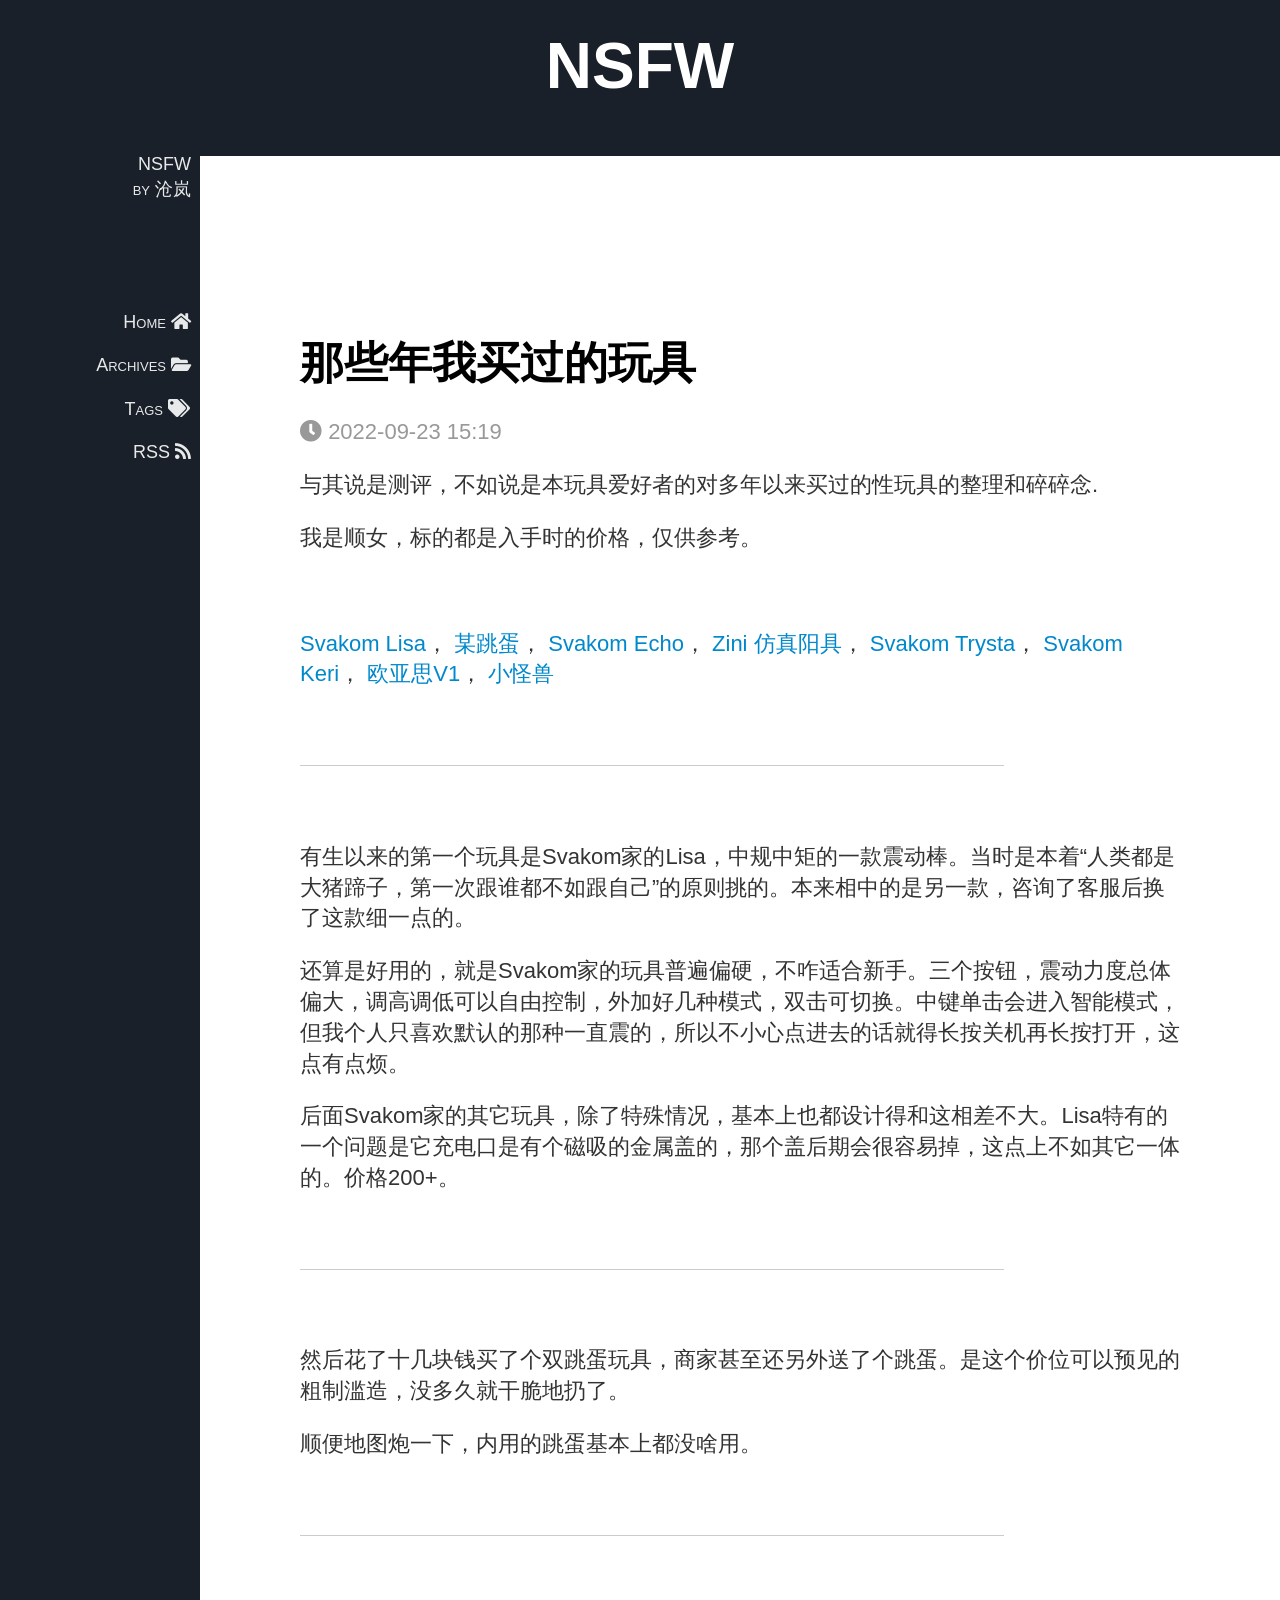
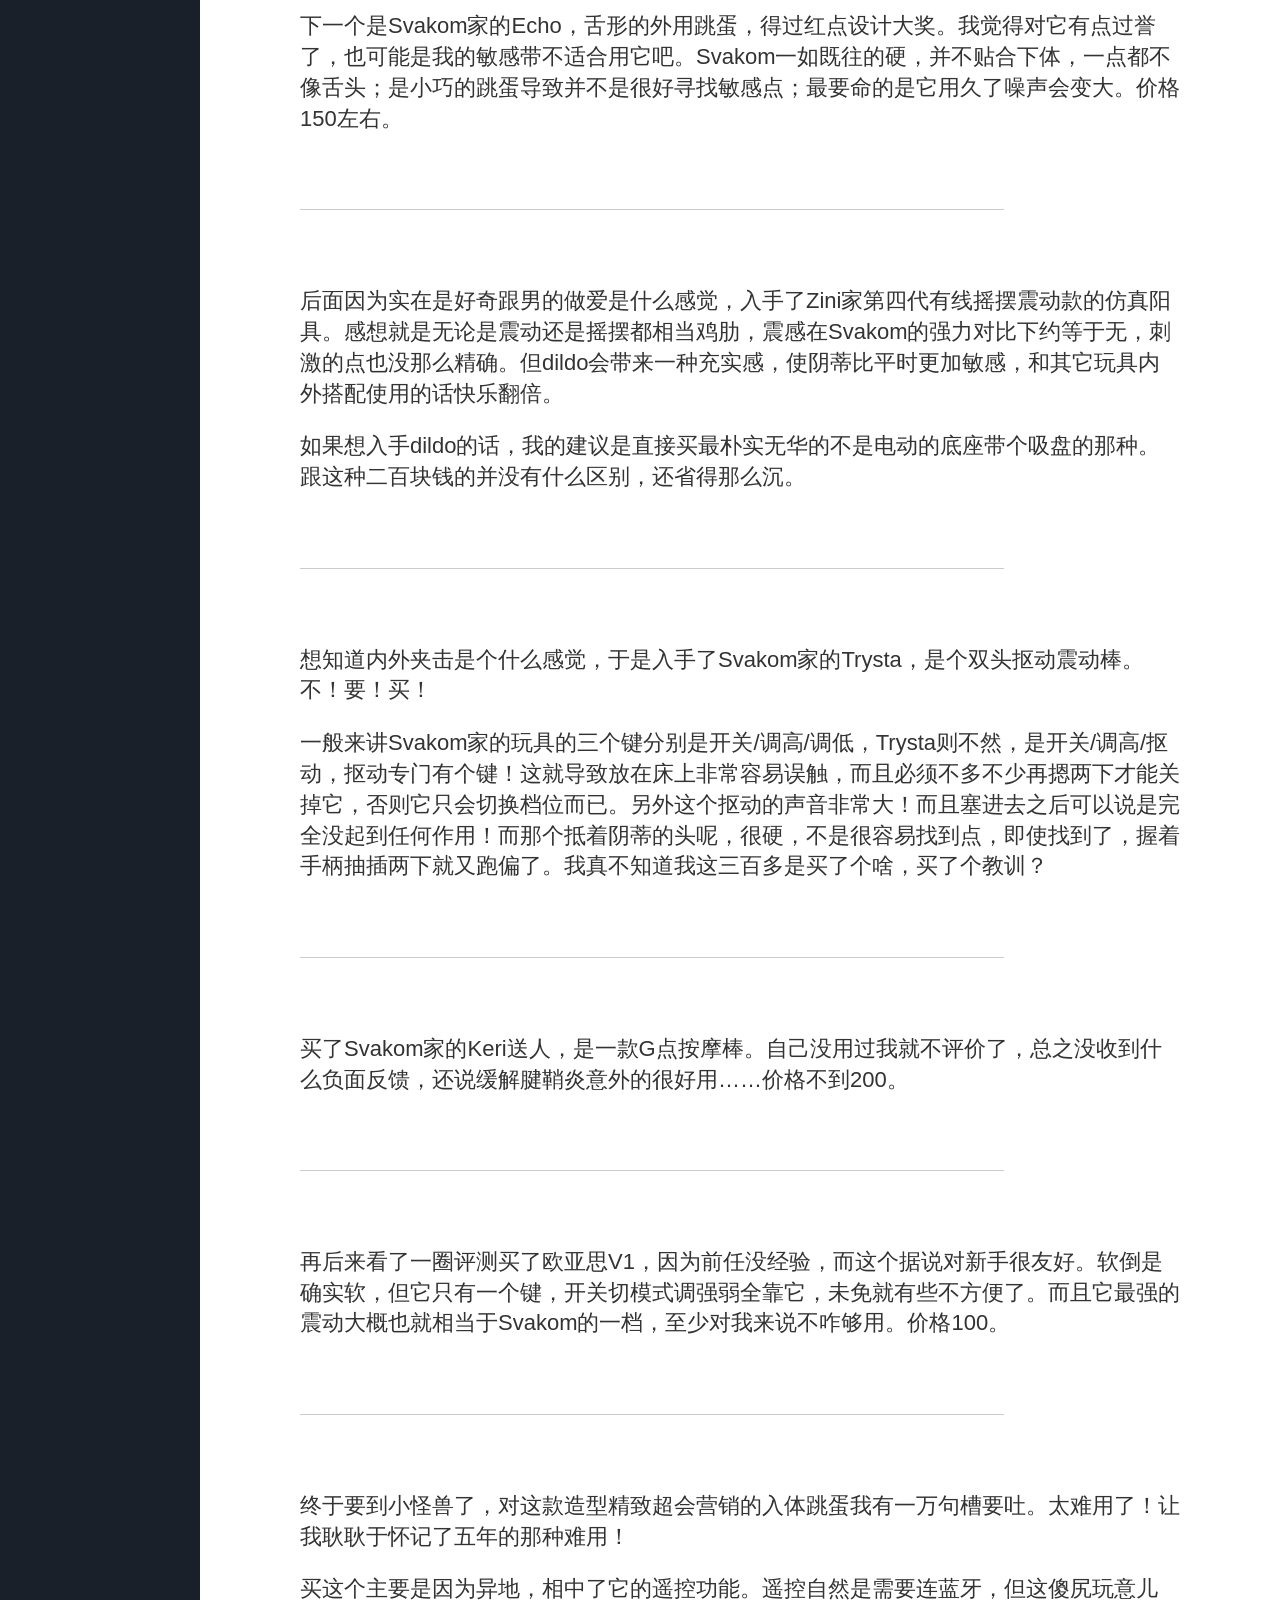
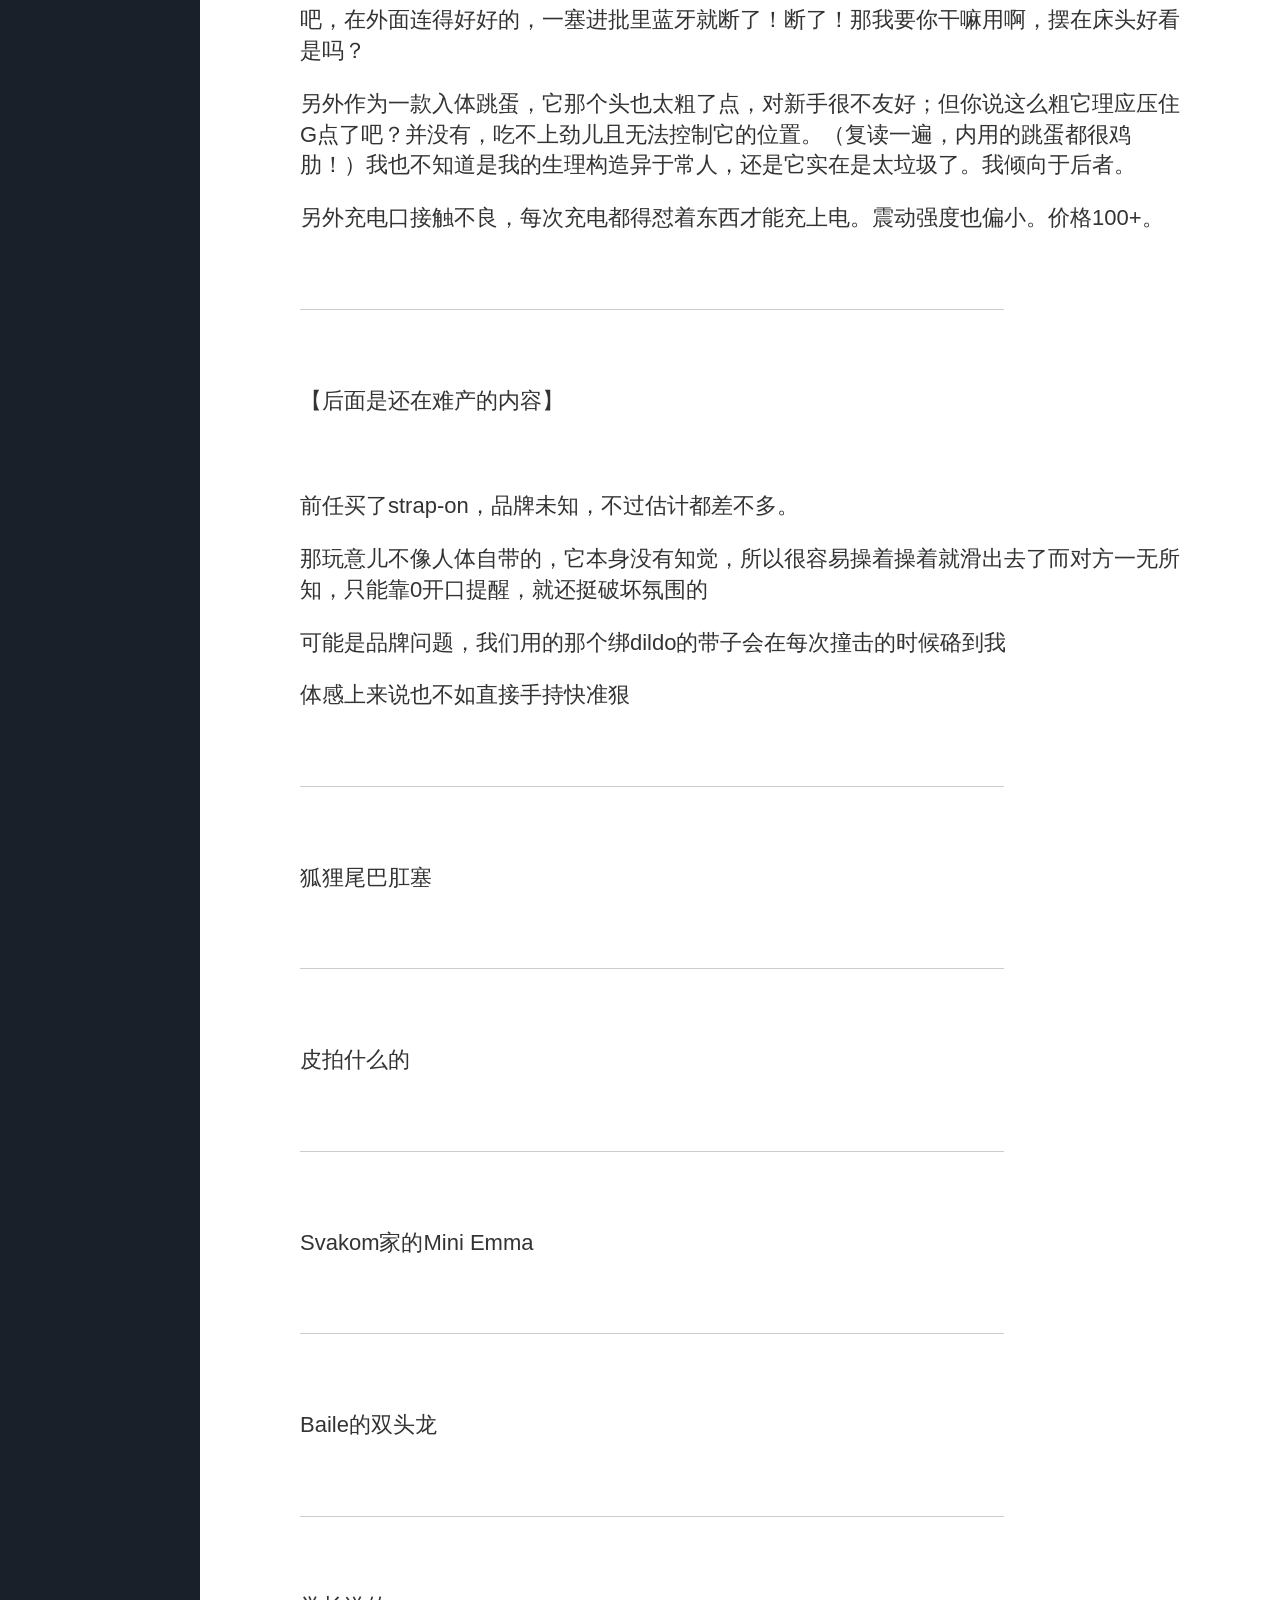
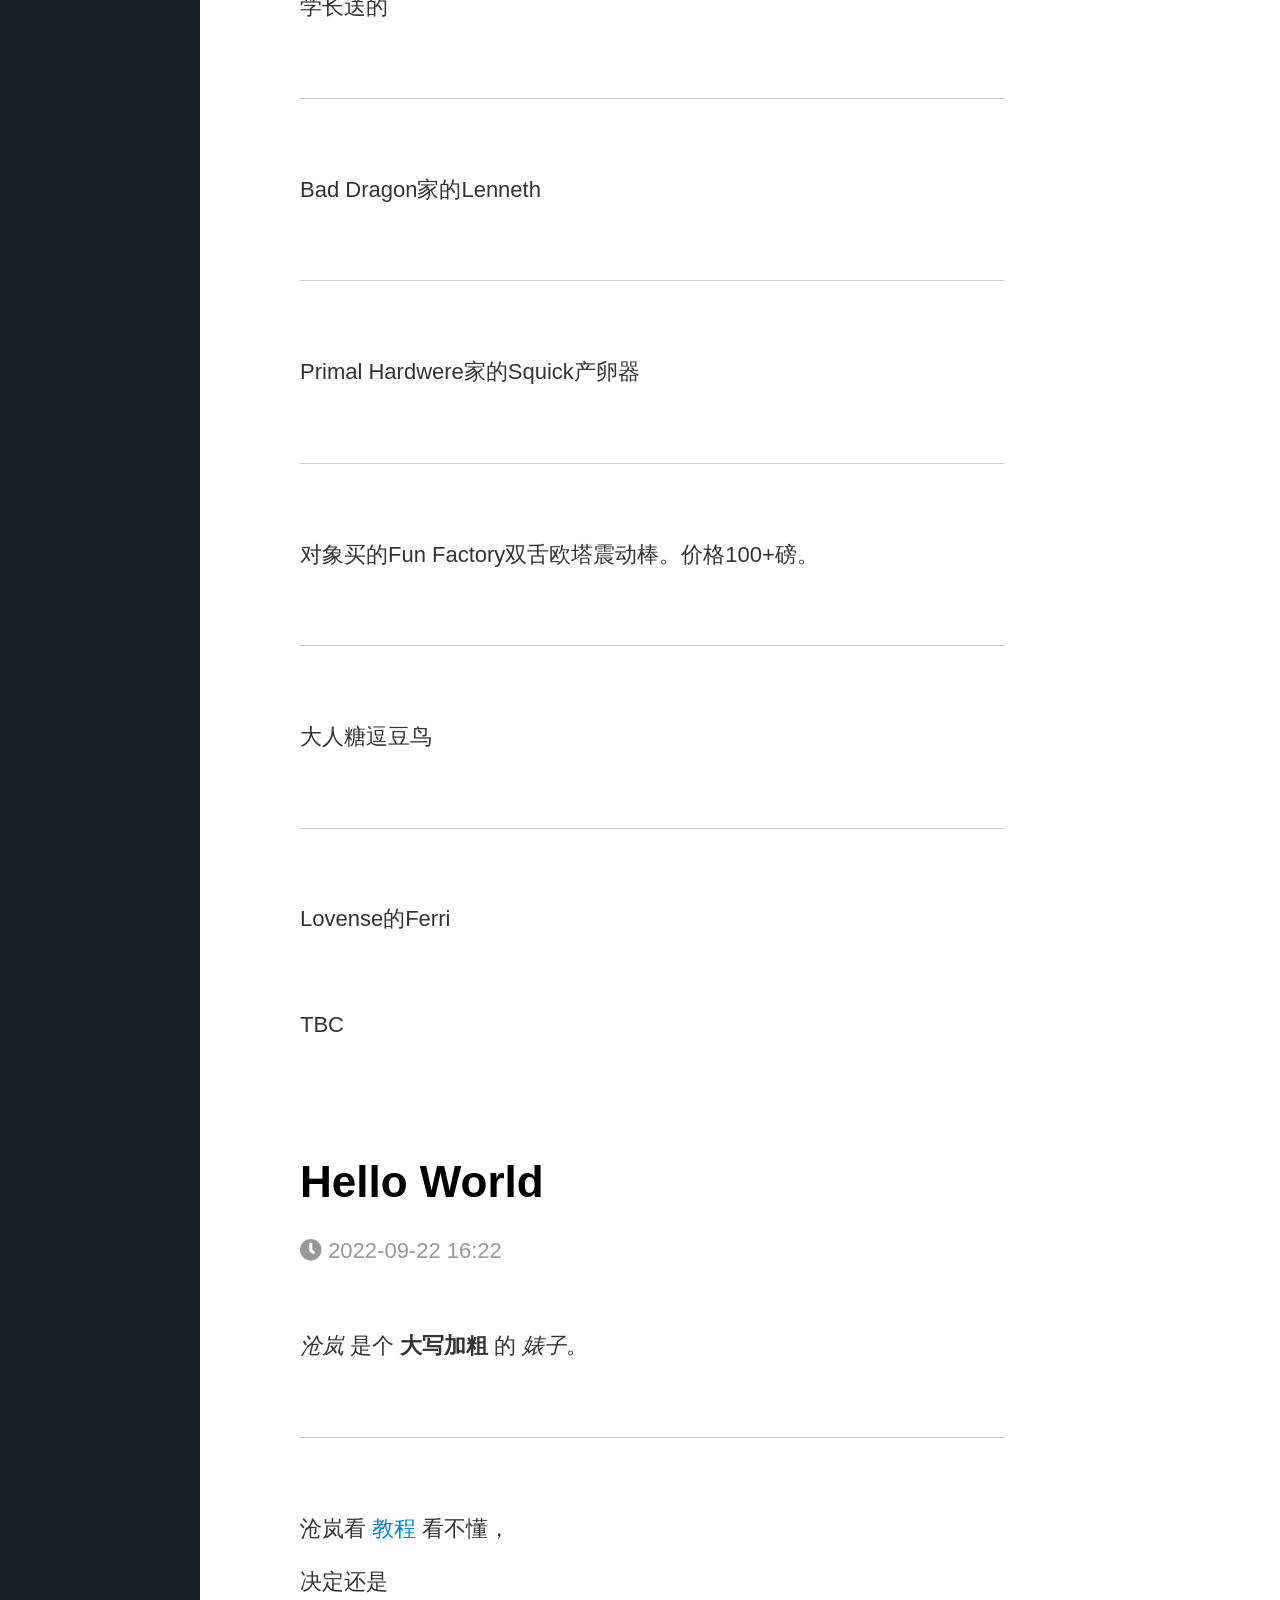
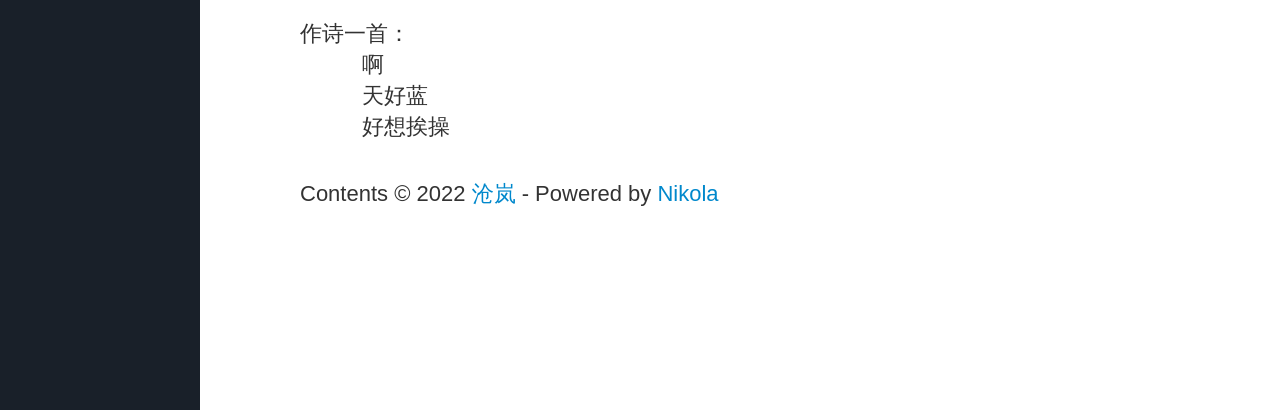
==== index.html @ c9b7d15f "Nikola auto commit. Source commit: e0ef221cdb1bacb1394faced7e11afdacd306755 Nikola version: 8.2.3" ====
<!DOCTYPE html>
<html prefix="
        og: http://ogp.me/ns# article: http://ogp.me/ns/article#
    " vocab="http://ogp.me/ns" lang="zh_cn">
<head>
<meta charset="utf-8">
<meta name="description" content="小婊子的淫乱窝">
<meta name="viewport" content="width=device-width, initial-scale=1.0">
<title>NSFW</title>
<link href="https://fonts.googleapis.com/css?family=Bitter:400,400i,700" rel="stylesheet" type="text/css">
<link rel="stylesheet" href="https://use.fontawesome.com/releases/v5.0.13/css/all.css" integrity="sha384-DNOHZ68U8hZfKXOrtjWvjxusGo9WQnrNx2sqG0tfsghAvtVlRW3tvkXWZh58N9jp" crossorigin="anonymous">
<link href="assets/css/all-nocdn.css" rel="stylesheet" type="text/css">
<meta name="theme-color" content="#5670d4">
<meta name="generator" content="Nikola (getnikola.com)">
<link rel="alternate" type="application/rss+xml" title="RSS" hreflang="zh_cn" href="rss.xml">
<link rel="canonical" href="https://barbela.github.io/">
<!--[if lt IE 9]><script src="assets/js/html5shiv-printshiv.min.js"></script><![endif]--><link rel="prefetch" href="posts/sex-toys/" type="text/html">
</head>
<body>

	<a href="#page-content" class="sr-only sr-only-focusable">
		跳到主内容
	</a>

	

    <section id="header"><a href=".">
			<div class="logo">
					<div id="nologoimage">
						NSFW
					</div>
    		</div>
			</a>
    </section><section id="socialNav"><!-- Navigation Menu - on top on small screens, down the left on larger --><div class="navlinks">
			<a href=".">
				<div id="titleauth">
    					NSFW<br> by 沧岚
				</div>
			</a>

            <!-- Navigation links (hidden by default) -->
			<div id="navmenuitems">
				            <a href="#" title="Home">
                <span class="menuitemtext">Home</span>
                <span class="menuitemicon"><i class="fa fa-home"></i></span>
            </a>
            <a href="archive.html" title="Archives">
                <span class="menuitemtext">Archives</span>
                <span class="menuitemicon"><i class="fa fa-folder-open"></i></span>
            </a>
            <a href="categories/index.html" title="Tags">
                <span class="menuitemtext">Tags</span>
                <span class="menuitemicon"><i class="fa fa-tags"></i></span>
            </a>
            <a href="rss.xml" title="RSS">
                <span class="menuitemtext">RSS</span>
                <span class="menuitemicon"><i class="fa fa-rss"></i></span>
            </a>
    
    

			</div>

            <!-- "Hamburger menu" / "Bar icon" to toggle the navigation links -->
			<a href="javascript:void(0);" id="hamburger" class="icon" onclick="toggleNav()">
				<i class="fa fa-bars">
				</i>
			</a>
		</div>

	</section><section class="page-content"><div class="content" rel="main">
    
    
<div class="postindex">
    <article class="h-entry post-text" itemscope="itemscope" itemtype="http://schema.org/Article"><header><h1 class="p-name entry-title" itemprop="headline name"><a href="posts/sex-toys/" class="u-url">那些年我买过的玩具</a></h1>

        
        <div class="metadata">
            <p class="dateline"><a href="posts/sex-toys/" rel="bookmark"><i class="fa fa-clock"></i> <time class="published dt-published" datetime="2022-09-23T15:19:25+08:00" title="2022-09-23 15:19">2022-09-23 15:19</time></a></p>

        </div>
    </header><div class="e-content entry-content">
    <p>与其说是测评，不如说是本玩具爱好者的对多年以来买过的性玩具的整理和碎碎念.</p>
<p>我是顺女，标的都是入手时的价格，仅供参考。</p>
<div class="line-block">
<div class="line"><br></div>
</div>
<p><a class="reference internal" href="posts/sex-toys/#svakom-lisa">Svakom Lisa</a>，
<a class="reference internal" href="posts/sex-toys/#id1">某跳蛋</a>，
<a class="reference internal" href="posts/sex-toys/#svakom-echo">Svakom Echo</a>，
<a class="reference internal" href="posts/sex-toys/#zini">Zini 仿真阳具</a>，
<a class="reference internal" href="posts/sex-toys/#svakom-trysta">Svakom Trysta</a>，
<a class="reference internal" href="posts/sex-toys/#svakom-keri">Svakom Keri</a>，
<a class="reference internal" href="posts/sex-toys/#v1">欧亚思V1</a>，
<a class="reference internal" href="posts/sex-toys/#id2">小怪兽</a></p>
<div class="line-block">
<div class="line"><br></div>
</div>
<hr class="docutils">
<div class="line-block" id="svakom-lisa">
<div class="line"><br></div>
</div>
<p>有生以来的第一个玩具是Svakom家的Lisa，中规中矩的一款震动棒。当时是本着“人类都是大猪蹄子，第一次跟谁都不如跟自己”的原则挑的。本来相中的是另一款，咨询了客服后换了这款细一点的。</p>
<p>还算是好用的，就是Svakom家的玩具普遍偏硬，不咋适合新手。三个按钮，震动力度总体偏大，调高调低可以自由控制，外加好几种模式，双击可切换。中键单击会进入智能模式，但我个人只喜欢默认的那种一直震的，所以不小心点进去的话就得长按关机再长按打开，这点有点烦。</p>
<p>后面Svakom家的其它玩具，除了特殊情况，基本上也都设计得和这相差不大。Lisa特有的一个问题是它充电口是有个磁吸的金属盖的，那个盖后期会很容易掉，这点上不如其它一体的。价格200+。</p>
<div class="line-block">
<div class="line"><br></div>
</div>
<hr class="docutils">
<div class="line-block" id="id1">
<div class="line"><br></div>
</div>
<p>然后花了十几块钱买了个双跳蛋玩具，商家甚至还另外送了个跳蛋。是这个价位可以预见的粗制滥造，没多久就干脆地扔了。</p>
<p>顺便地图炮一下，内用的跳蛋基本上都没啥用。</p>
<div class="line-block">
<div class="line"><br></div>
</div>
<hr class="docutils">
<div class="line-block" id="svakom-echo">
<div class="line"><br></div>
</div>
<p>下一个是Svakom家的Echo，舌形的外用跳蛋，得过红点设计大奖。我觉得对它有点过誉了，也可能是我的敏感带不适合用它吧。Svakom一如既往的硬，并不贴合下体，一点都不像舌头；是小巧的跳蛋导致并不是很好寻找敏感点；最要命的是它用久了噪声会变大。价格150左右。</p>
<div class="line-block">
<div class="line"><br></div>
</div>
<hr class="docutils">
<div class="line-block" id="zini">
<div class="line"><br></div>
</div>
<p>后面因为实在是好奇跟男的做爱是什么感觉，入手了Zini家第四代有线摇摆震动款的仿真阳具。感想就是无论是震动还是摇摆都相当鸡肋，震感在Svakom的强力对比下约等于无，刺激的点也没那么精确。但dildo会带来一种充实感，使阴蒂比平时更加敏感，和其它玩具内外搭配使用的话快乐翻倍。</p>
<p>如果想入手dildo的话，我的建议是直接买最朴实无华的不是电动的底座带个吸盘的那种。跟这种二百块钱的并没有什么区别，还省得那么沉。</p>
<div class="line-block">
<div class="line"><br></div>
</div>
<hr class="docutils">
<div class="line-block" id="svakom-trysta">
<div class="line"><br></div>
</div>
<p>想知道内外夹击是个什么感觉，于是入手了Svakom家的Trysta，是个双头抠动震动棒。不！要！买！</p>
<p>一般来讲Svakom家的玩具的三个键分别是开关/调高/调低，Trysta则不然，是开关/调高/抠动，抠动专门有个键！这就导致放在床上非常容易误触，而且必须不多不少再摁两下才能关掉它，否则它只会切换档位而已。另外这个抠动的声音非常大！而且塞进去之后可以说是完全没起到任何作用！而那个抵着阴蒂的头呢，很硬，不是很容易找到点，即使找到了，握着手柄抽插两下就又跑偏了。我真不知道我这三百多是买了个啥，买了个教训？</p>
<div class="line-block">
<div class="line"><br></div>
</div>
<hr class="docutils">
<div class="line-block" id="svakom-keri">
<div class="line"><br></div>
</div>
<p>买了Svakom家的Keri送人，是一款G点按摩棒。自己没用过我就不评价了，总之没收到什么负面反馈，还说缓解腱鞘炎意外的很好用……价格不到200。</p>
<div class="line-block">
<div class="line"><br></div>
</div>
<hr class="docutils">
<div class="line-block" id="v1">
<div class="line"><br></div>
</div>
<p>再后来看了一圈评测买了欧亚思V1，因为前任没经验，而这个据说对新手很友好。软倒是确实软，但它只有一个键，开关切模式调强弱全靠它，未免就有些不方便了。而且它最强的震动大概也就相当于Svakom的一档，至少对我来说不咋够用。价格100。</p>
<div class="line-block">
<div class="line"><br></div>
</div>
<hr class="docutils">
<div class="line-block" id="id2">
<div class="line"><br></div>
</div>
<p>终于要到小怪兽了，对这款造型精致超会营销的入体跳蛋我有一万句槽要吐。太难用了！让我耿耿于怀记了五年的那种难用！</p>
<p>买这个主要是因为异地，相中了它的遥控功能。遥控自然是需要连蓝牙，但这傻尻玩意儿吧，在外面连得好好的，一塞进批里蓝牙就断了！断了！那我要你干嘛用啊，摆在床头好看是吗？</p>
<p>另外作为一款入体跳蛋，它那个头也太粗了点，对新手很不友好；但你说这么粗它理应压住G点了吧？并没有，吃不上劲儿且无法控制它的位置。（复读一遍，内用的跳蛋都很鸡肋！）我也不知道是我的生理构造异于常人，还是它实在是太垃圾了。我倾向于后者。</p>
<p>另外充电口接触不良，每次充电都得怼着东西才能充上电。震动强度也偏小。价格100+。</p>
<div class="line-block">
<div class="line"><br></div>
</div>
<hr class="docutils">
<div class="line-block">
<div class="line"><br></div>
</div>
<p>【后面是还在难产的内容】</p>
<div class="line-block">
<div class="line"><br></div>
</div>
<p>前任买了strap-on，品牌未知，不过估计都差不多。</p>
<p>那玩意儿不像人体自带的，它本身没有知觉，所以很容易操着操着就滑出去了而对方一无所知，只能靠0开口提醒，就还挺破坏氛围的</p>
<p>可能是品牌问题，我们用的那个绑dildo的带子会在每次撞击的时候硌到我</p>
<p>体感上来说也不如直接手持快准狠</p>
<div class="line-block">
<div class="line"><br></div>
</div>
<hr class="docutils">
<div class="line-block">
<div class="line"><br></div>
</div>
<p>狐狸尾巴肛塞</p>
<div class="line-block">
<div class="line"><br></div>
</div>
<hr class="docutils">
<div class="line-block">
<div class="line"><br></div>
</div>
<p>皮拍什么的</p>
<div class="line-block">
<div class="line"><br></div>
</div>
<hr class="docutils">
<div class="line-block">
<div class="line"><br></div>
</div>
<p>Svakom家的Mini Emma</p>
<div class="line-block">
<div class="line"><br></div>
</div>
<hr class="docutils">
<div class="line-block">
<div class="line"><br></div>
</div>
<p>Baile的双头龙</p>
<div class="line-block">
<div class="line"><br></div>
</div>
<hr class="docutils">
<div class="line-block">
<div class="line"><br></div>
</div>
<p>学长送的</p>
<div class="line-block">
<div class="line"><br></div>
</div>
<hr class="docutils">
<div class="line-block">
<div class="line"><br></div>
</div>
<p>Bad Dragon家的Lenneth</p>
<div class="line-block">
<div class="line"><br></div>
</div>
<hr class="docutils">
<div class="line-block">
<div class="line"><br></div>
</div>
<p>Primal Hardwere家的Squick产卵器</p>
<div class="line-block">
<div class="line"><br></div>
</div>
<hr class="docutils">
<div class="line-block">
<div class="line"><br></div>
</div>
<p>对象买的Fun Factory双舌欧塔震动棒。价格100+磅。</p>
<div class="line-block">
<div class="line"><br></div>
</div>
<hr class="docutils">
<div class="line-block">
<div class="line"><br></div>
</div>
<p>大人糖逗豆鸟</p>
<div class="line-block">
<div class="line"><br></div>
</div>
<hr class="docutils">
<div class="line-block">
<div class="line"><br></div>
</div>
<p>Lovense的Ferri</p>
<div class="line-block">
<div class="line"><br></div>
</div>
<p>TBC</p>
    </div>
    </article><article class="h-entry post-text" itemscope="itemscope" itemtype="http://schema.org/Article"><header><h1 class="p-name entry-title" itemprop="headline name"><a href="posts/hello-world/" class="u-url">Hello World</a></h1>

        
        <div class="metadata">
            <p class="dateline"><a href="posts/hello-world/" rel="bookmark"><i class="fa fa-clock"></i> <time class="published dt-published" datetime="2022-09-22T16:22:13+08:00" title="2022-09-22 16:22">2022-09-22 16:22</time></a></p>

        </div>
    </header><div class="e-content entry-content">
    <div class="line-block">
<div class="line"><br></div>
</div>
<p><em>沧岚</em> 是个 <strong>大写加粗</strong> 的 <cite>婊子</cite>。</p>
<div class="line-block">
<div class="line"><br></div>
</div>
<hr class="docutils">
<div class="line-block">
<div class="line"><br></div>
</div>
<p>沧岚看 <a class="reference external" href="https://3vshej.cn/rstSyntax/index.html">教程</a> 看不懂，</p>
<p>决定还是</p>
<dl>
<dt>作诗一首：</dt>
<dd>
<div class="line-block">
<div class="line">啊</div>
<div class="line">天好蓝</div>
<div class="line">好想挨操</div>
</div>
</dd>
</dl>
</div>
    </article>
</div>

    


         <footer id="footer"><p>Contents © 2022         <a href="mailto:n.tesla@example.com">沧岚</a> - Powered by         <a href="https://getnikola.com" rel="nofollow">Nikola</a>         </p>
            
        </footer>
</div>
	</section><script src="assets/js/all-nocdn.js"></script><!-- fancy dates --><script>

    moment.locale("zh-cn");
    fancydates(0, "YYYY-MM-DD HH:mm");

	</script><!-- end fancy dates --><script>

    baguetteBox.run('div#content', {
        ignoreClass: 'islink',
        captions: function(element) {
            return element.getElementsByTagName('img')[0].alt;
    }});

	</script><script src="assets/js/ToggleNav.js">
	</script>
</body>
</html>
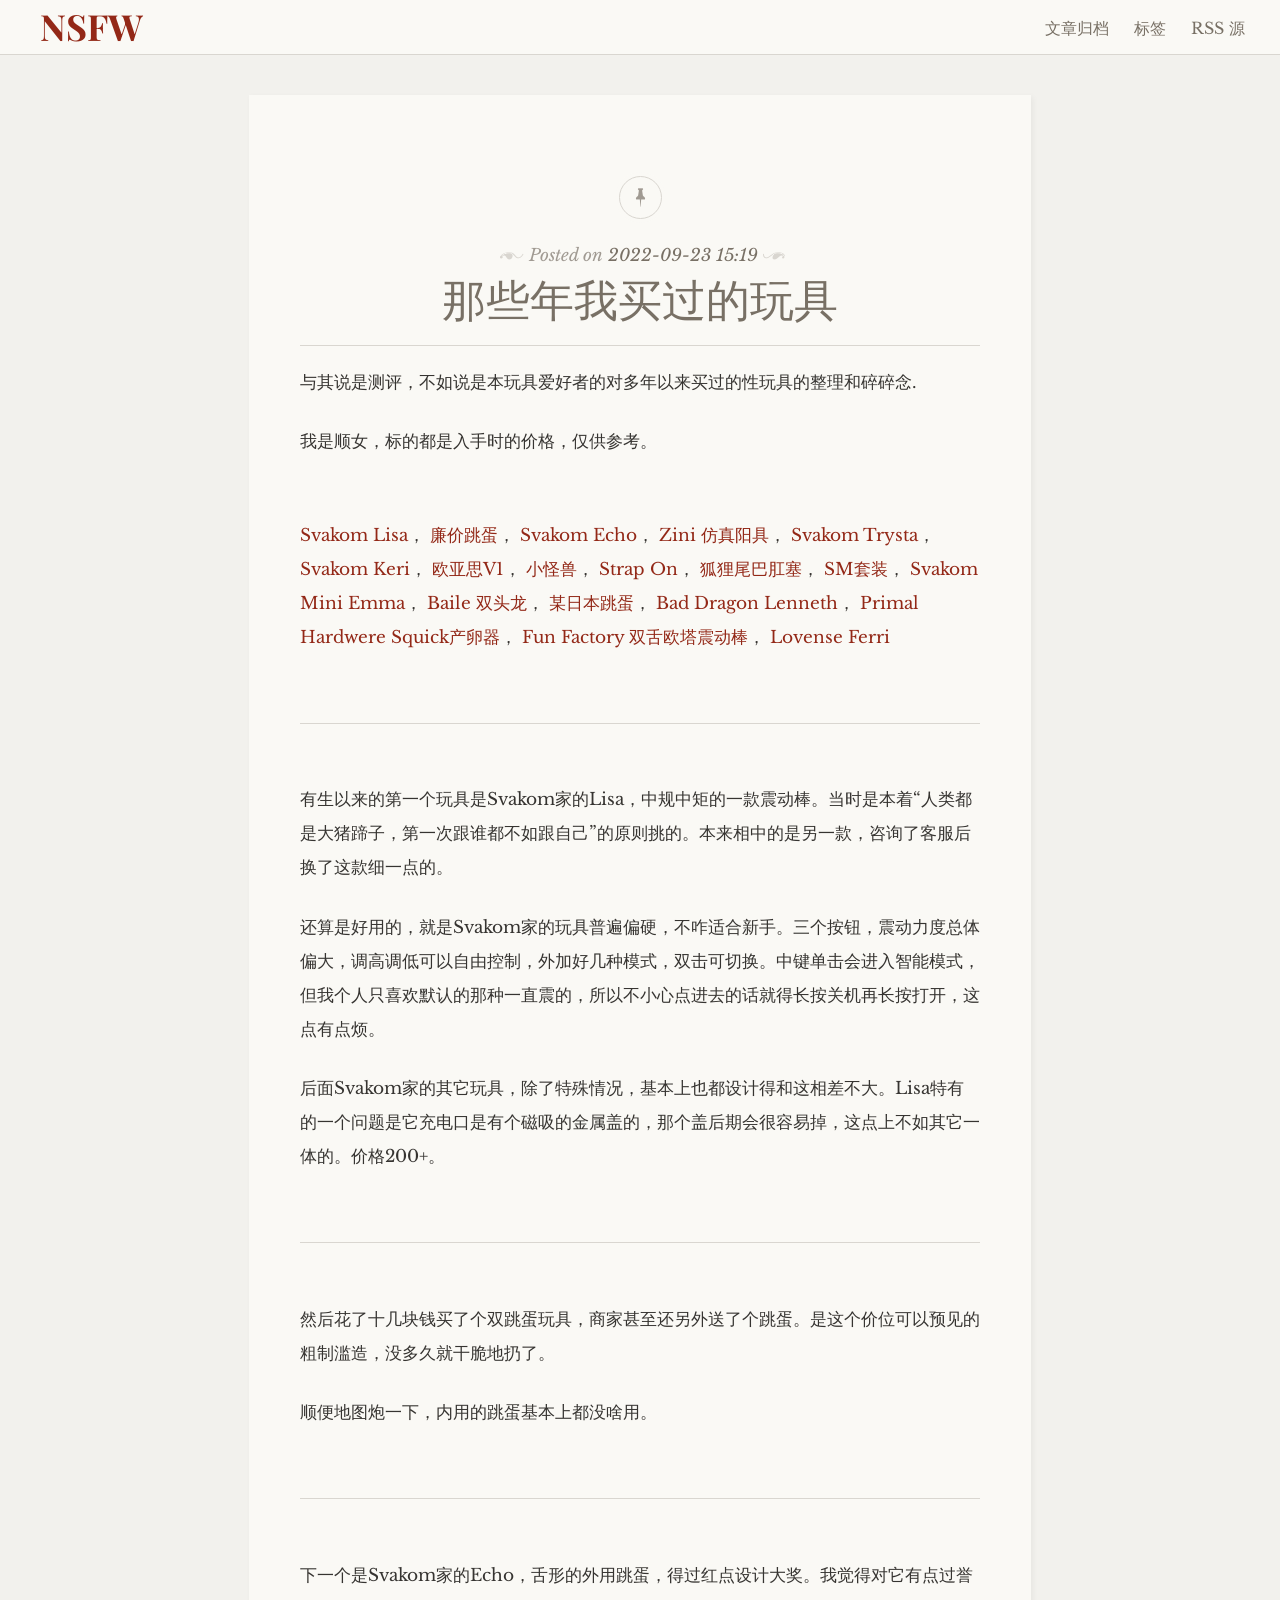
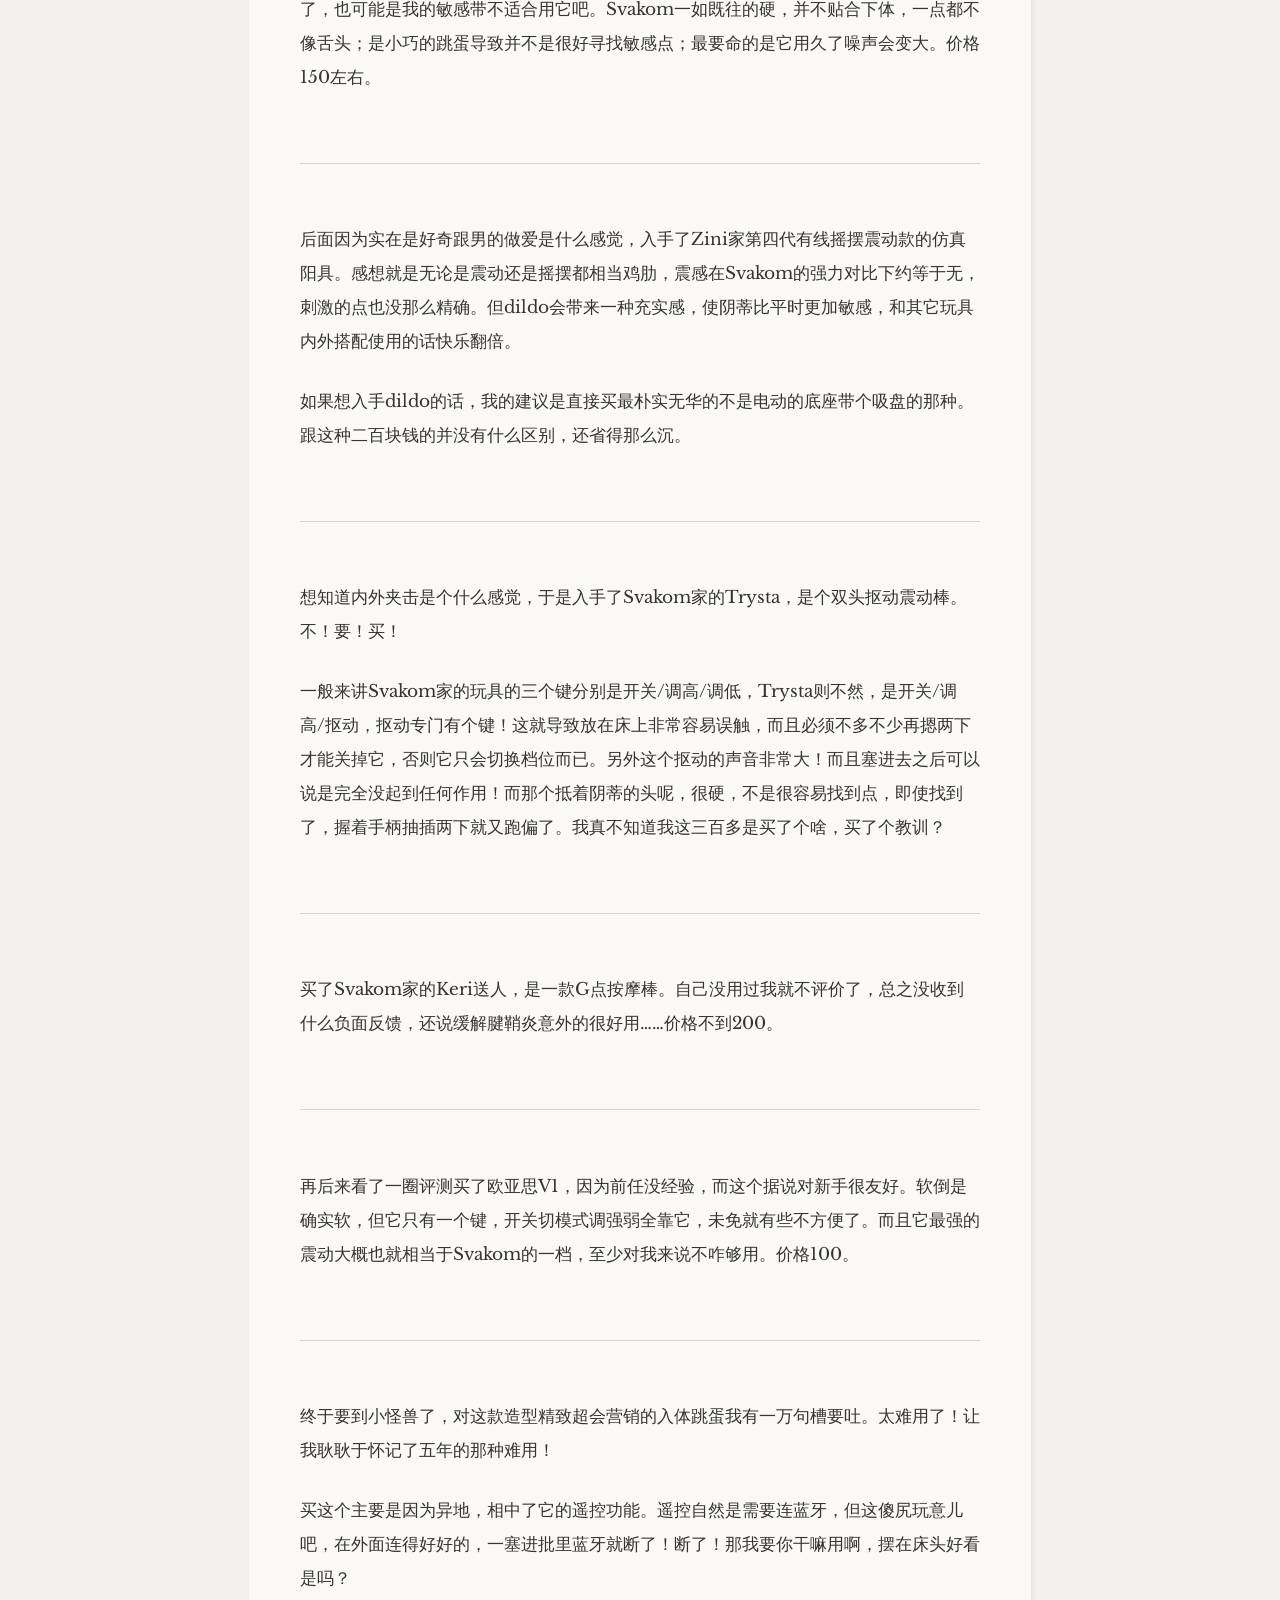
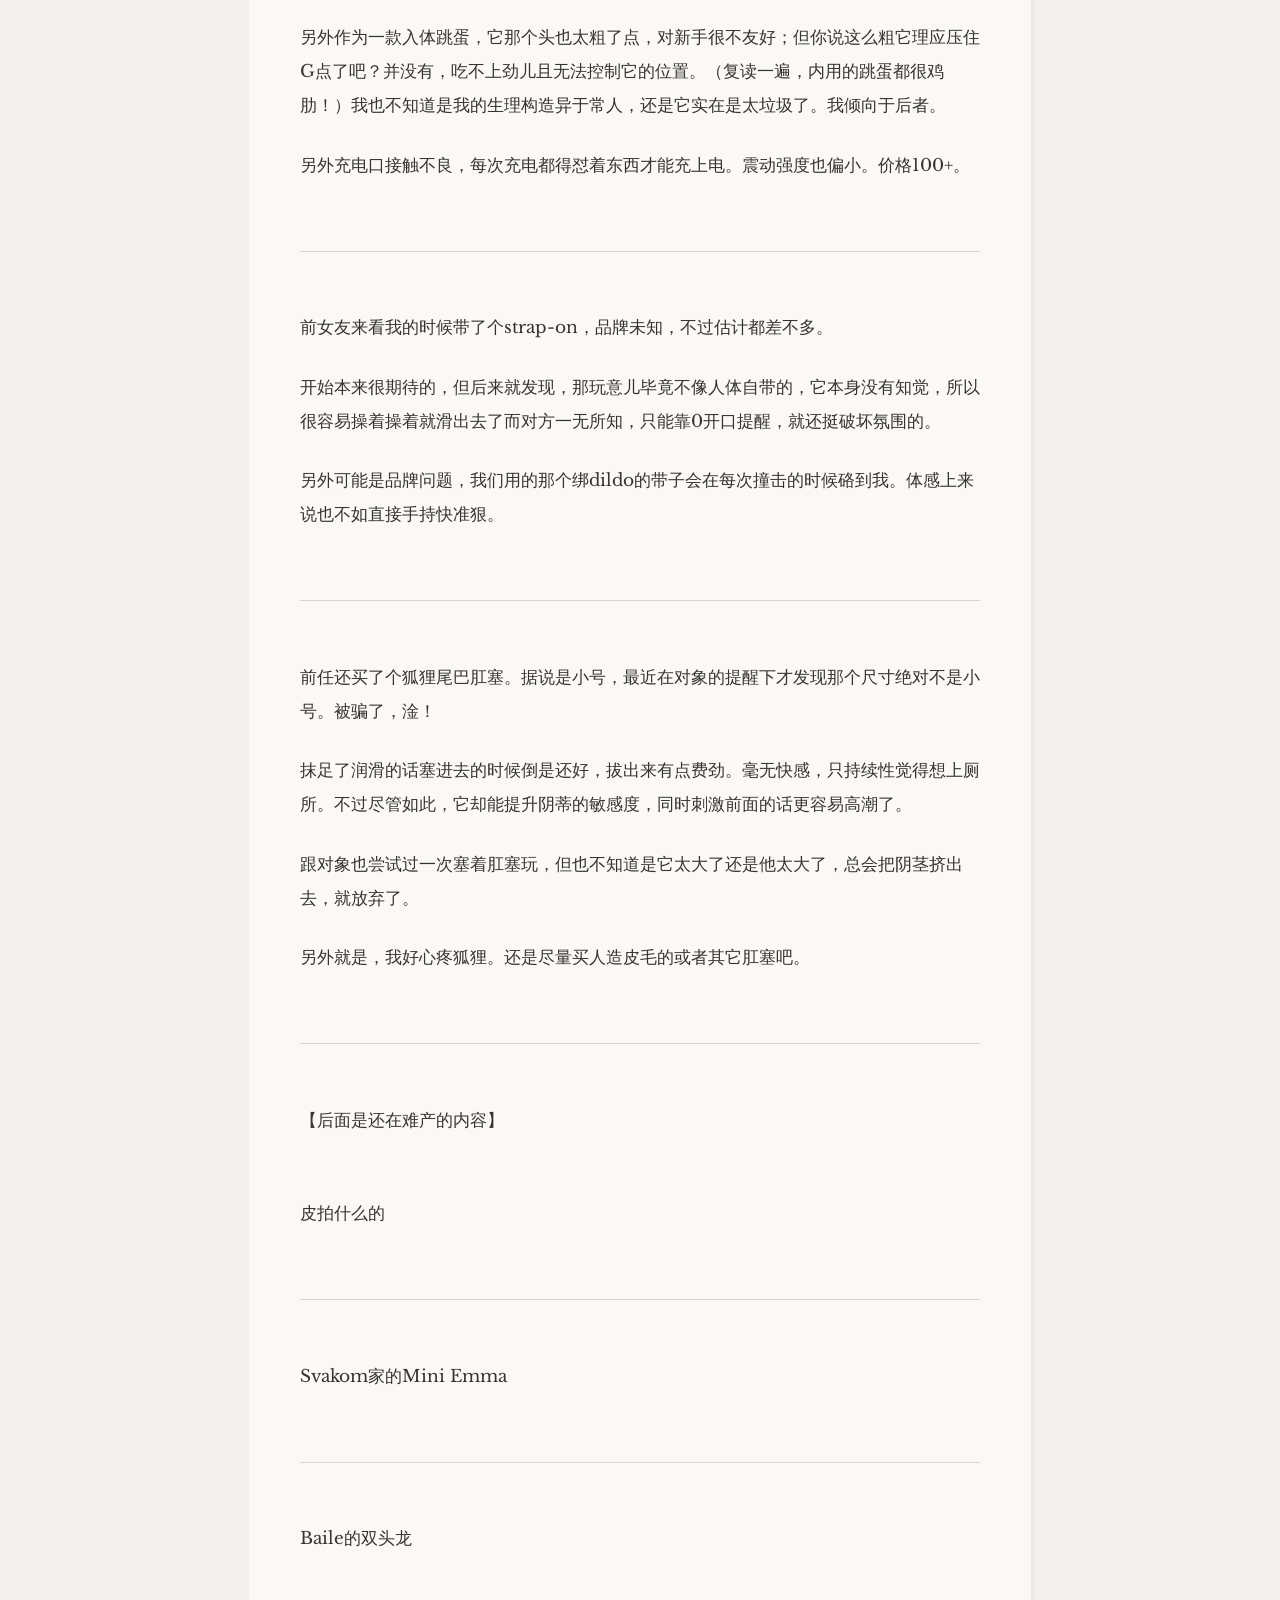
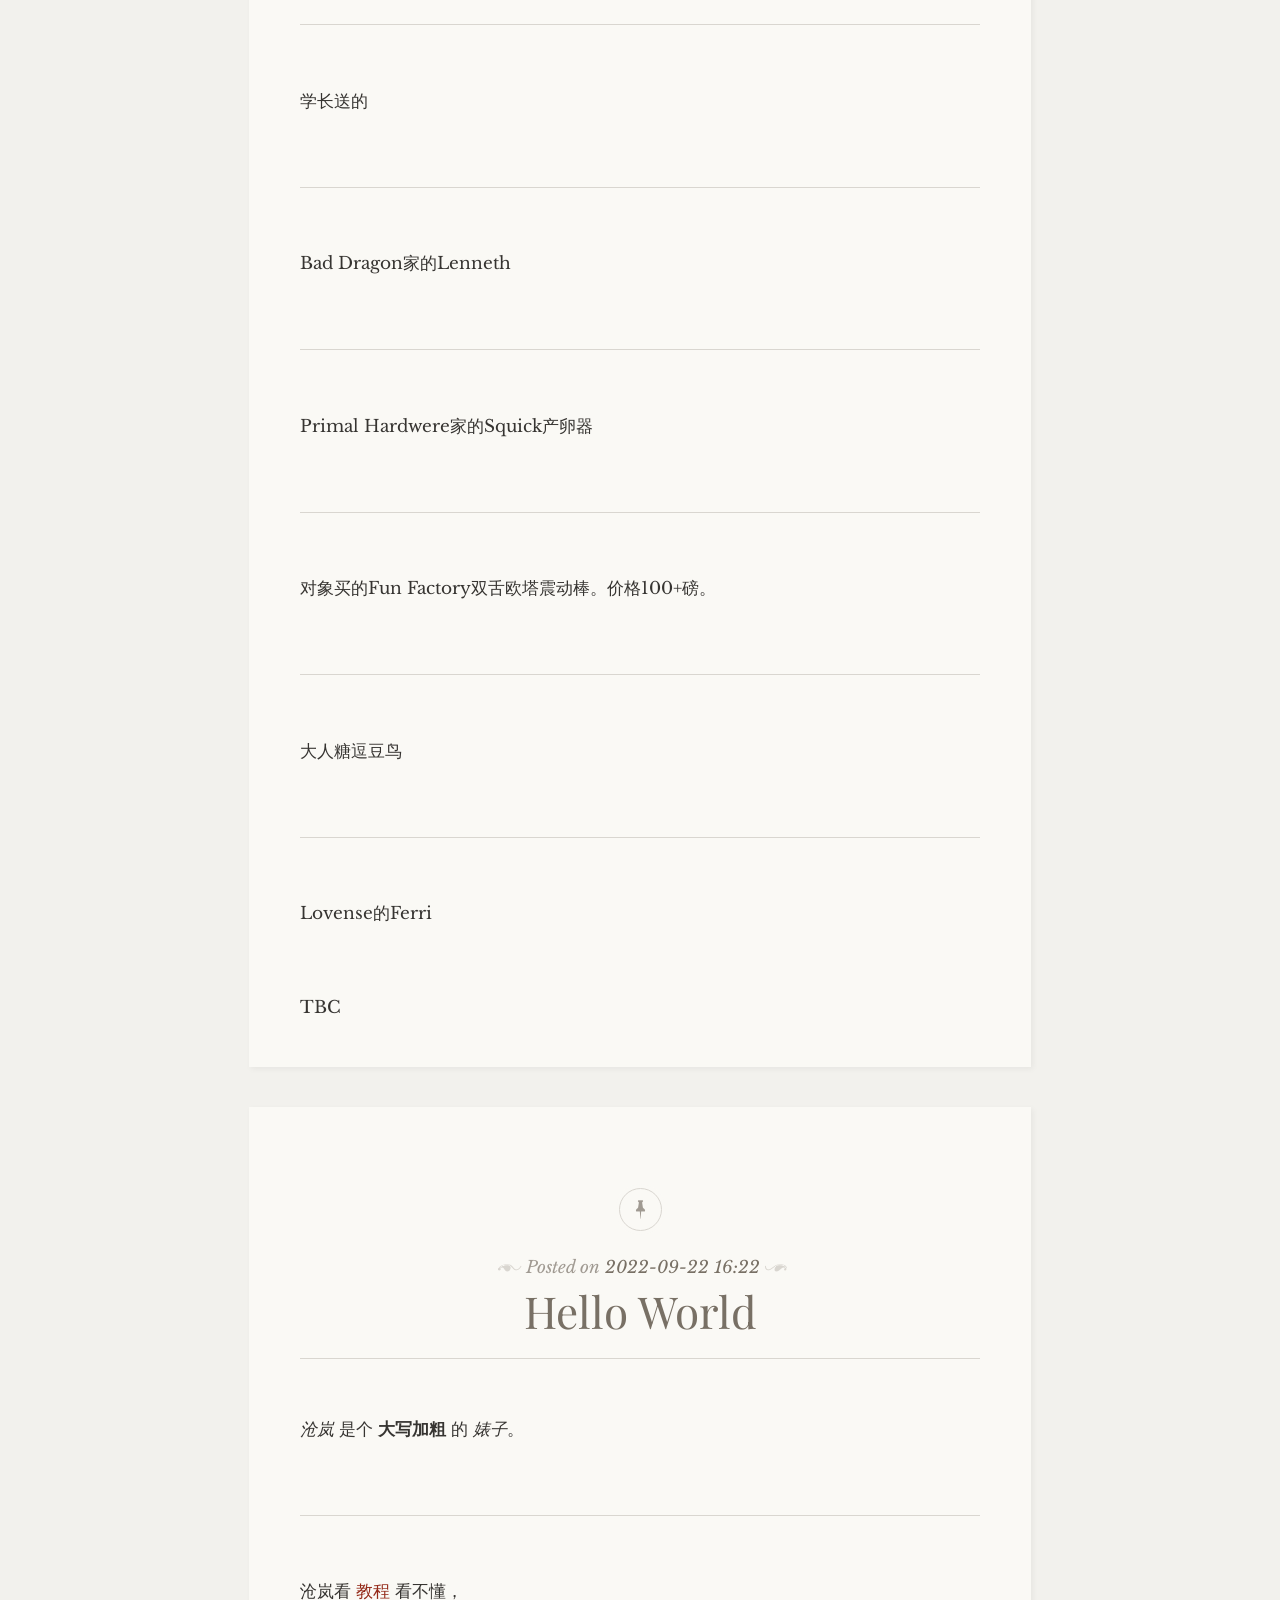
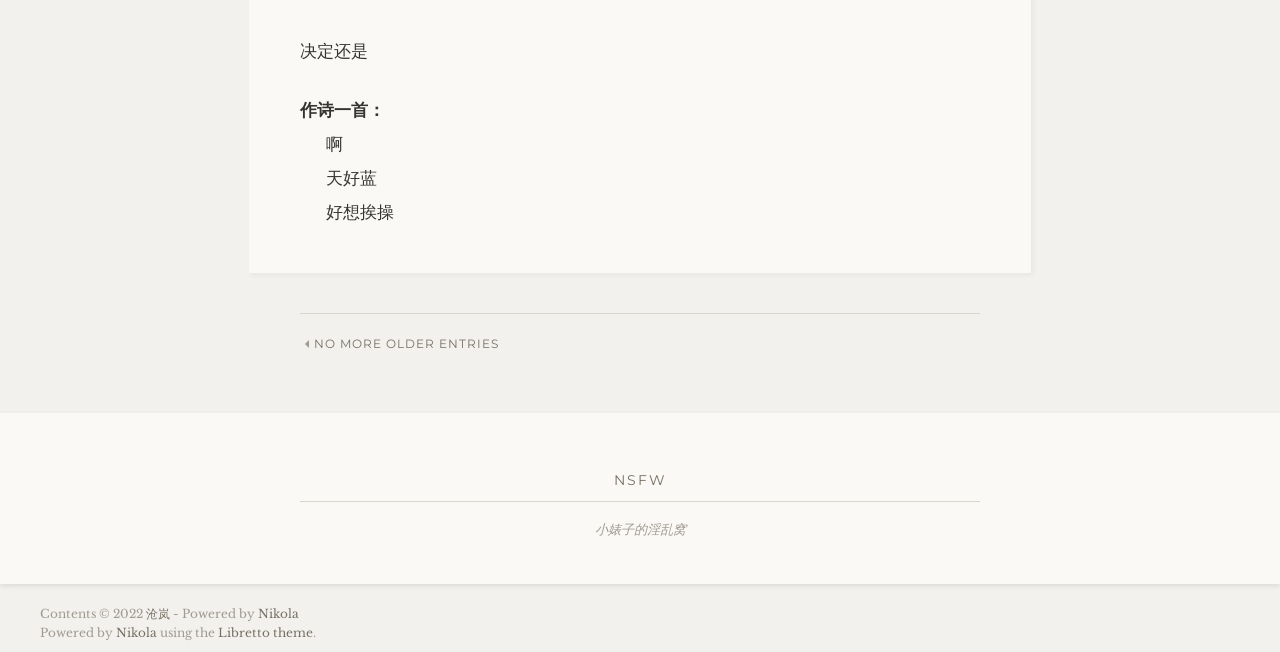
==== commit 81559191: "Nikola auto commit. Source commit: a986b6bcf602f571a2be12dd8c4e6b74426a1075 Nikola version: 8.2.3" ====
--- a/index.html
+++ b/index.html
@@ -1,98 +1,71 @@
 <!DOCTYPE html>
-<html prefix="
-        og: http://ogp.me/ns# article: http://ogp.me/ns/article#
-    " vocab="http://ogp.me/ns" lang="zh_cn">
+<html lang="zh_cn">
 <head>
-<meta charset="utf-8">
-<meta name="description" content="小婊子的淫乱窝">
+<meta charset="UTF-8">
 <meta name="viewport" content="width=device-width, initial-scale=1.0">
 <title>NSFW</title>
-<link href="https://fonts.googleapis.com/css?family=Bitter:400,400i,700" rel="stylesheet" type="text/css">
-<link rel="stylesheet" href="https://use.fontawesome.com/releases/v5.0.13/css/all.css" integrity="sha384-DNOHZ68U8hZfKXOrtjWvjxusGo9WQnrNx2sqG0tfsghAvtVlRW3tvkXWZh58N9jp" crossorigin="anonymous">
-<link href="assets/css/all-nocdn.css" rel="stylesheet" type="text/css">
-<meta name="theme-color" content="#5670d4">
-<meta name="generator" content="Nikola (getnikola.com)">
-<link rel="alternate" type="application/rss+xml" title="RSS" hreflang="zh_cn" href="rss.xml">
-<link rel="canonical" href="https://barbela.github.io/">
-<!--[if lt IE 9]><script src="assets/js/html5shiv-printshiv.min.js"></script><![endif]--><link rel="prefetch" href="posts/sex-toys/" type="text/html">
+<style>
+        @font-face {
+            font-family: "libretto-icons";
+            src:url(assets/fonts/libretto-icons.eot);
+            src:url(assets/fonts/libretto-icons.eot#iefix) format("embedded-opentype"),
+            url(assets/fonts/libretto-icons.woff) format("woff"),
+            url(assets/fonts/libretto-icons.ttf) format("truetype"),
+            url(assets/fonts/libretto-icons.svg#libretto-icons) format("svg");
+            font-weight: normal;
+            font-style: normal;
+        }
+    </style>
+<link rel="stylesheet" href="https://fonts.googleapis.com/css?family=Droid+Sans+Mono%7CLibre+Baskerville%7CMontserrat%7CPlayfair+Display">
+<link rel="stylesheet" href="assets/css/libretto_styles.css">
 </head>
 <body>
-
-	<a href="#page-content" class="sr-only sr-only-focusable">
-		跳到主内容
-	</a>
-
-	
-
-    <section id="header"><a href=".">
-			<div class="logo">
-					<div id="nologoimage">
-						NSFW
-					</div>
-    		</div>
-			</a>
-    </section><section id="socialNav"><!-- Navigation Menu - on top on small screens, down the left on larger --><div class="navlinks">
-			<a href=".">
-				<div id="titleauth">
-    					NSFW<br> by 沧岚
-				</div>
-			</a>
-
-            <!-- Navigation links (hidden by default) -->
-			<div id="navmenuitems">
-				            <a href="#" title="Home">
-                <span class="menuitemtext">Home</span>
-                <span class="menuitemicon"><i class="fa fa-home"></i></span>
-            </a>
-            <a href="archive.html" title="Archives">
-                <span class="menuitemtext">Archives</span>
-                <span class="menuitemicon"><i class="fa fa-folder-open"></i></span>
-            </a>
-            <a href="categories/index.html" title="Tags">
-                <span class="menuitemtext">Tags</span>
-                <span class="menuitemicon"><i class="fa fa-tags"></i></span>
-            </a>
-            <a href="rss.xml" title="RSS">
-                <span class="menuitemtext">RSS</span>
-                <span class="menuitemicon"><i class="fa fa-rss"></i></span>
-            </a>
-    
-    
-
-			</div>
-
-            <!-- "Hamburger menu" / "Bar icon" to toggle the navigation links -->
-			<a href="javascript:void(0);" id="hamburger" class="icon" onclick="toggleNav()">
-				<i class="fa fa-bars">
-				</i>
-			</a>
-		</div>
-
-	</section><section class="page-content"><div class="content" rel="main">
-    
-    
-<div class="postindex">
-    <article class="h-entry post-text" itemscope="itemscope" itemtype="http://schema.org/Article"><header><h1 class="p-name entry-title" itemprop="headline name"><a href="posts/sex-toys/" class="u-url">那些年我买过的玩具</a></h1>
-
-        
-        <div class="metadata">
-            <p class="dateline"><a href="posts/sex-toys/" rel="bookmark"><i class="fa fa-clock"></i> <time class="published dt-published" datetime="2022-09-23T15:19:25+08:00" title="2022-09-23 15:19">2022-09-23 15:19</time></a></p>
-
+    <!-- Navigation bar -->
+    <header class="nav-bar"><div class="site-branding">
+            <h1 class="site-title">
+                <a href="https://barbela.github.io/" title="NSFW" rel="home">NSFW</a>
+            </h1>
         </div>
-    </header><div class="e-content entry-content">
-    <p>与其说是测评，不如说是本玩具爱好者的对多年以来买过的性玩具的整理和碎碎念.</p>
+        <nav class="site-navigation" role="navigation"><div class="menu-toggle">
+                <span class="mobile-site-title">NSFW</span>
+            </div>
+            <ul class="menu">
+<li><a href="archive.html">文章归档</a></li>
+                    <li><a href="categories/">标签</a></li>
+                    <li><a href="rss.xml">RSS 源</a></li>
+            </ul></nav></header><div class="site-content">
+            <article class="format-standard libretto-long-form"><div class="title-block post-format-icon-pin">
+                    <div class="entry-meta">
+                        <span class="posted-on">
+                            Posted on <a href="posts/sex-toys/" rel="bookmark"><i class="fa fa-clock"></i> <time class="published dt-published" datetime="2022-09-23T15:19:25+08:00" itemprop="datePublished" title="2022-09-23 15:19">2022-09-23 15:19</time></a>
+                        </span>
+                    </div>
+                    <h1><a href="posts/sex-toys/">那些年我买过的玩具</a></h1>
+                </div>
+                <div class="entry-content">
+                        <p>与其说是测评，不如说是本玩具爱好者的对多年以来买过的性玩具的整理和碎碎念.</p>
 <p>我是顺女，标的都是入手时的价格，仅供参考。</p>
 <div class="line-block">
 <div class="line"><br></div>
 </div>
 <p><a class="reference internal" href="posts/sex-toys/#svakom-lisa">Svakom Lisa</a>，
-<a class="reference internal" href="posts/sex-toys/#id1">某跳蛋</a>，
+<a class="reference internal" href="posts/sex-toys/#id1">廉价跳蛋</a>，
 <a class="reference internal" href="posts/sex-toys/#svakom-echo">Svakom Echo</a>，
 <a class="reference internal" href="posts/sex-toys/#zini">Zini 仿真阳具</a>，
 <a class="reference internal" href="posts/sex-toys/#svakom-trysta">Svakom Trysta</a>，
 <a class="reference internal" href="posts/sex-toys/#svakom-keri">Svakom Keri</a>，
 <a class="reference internal" href="posts/sex-toys/#v1">欧亚思V1</a>，
-<a class="reference internal" href="posts/sex-toys/#id2">小怪兽</a></p>
+<a class="reference internal" href="posts/sex-toys/#id2">小怪兽</a>，
+<a class="reference internal" href="posts/sex-toys/#strap-on">Strap On</a>，
+<a class="reference internal" href="posts/sex-toys/#id3">狐狸尾巴肛塞</a>，
+<a class="reference internal" href="posts/sex-toys/#sm">SM套装</a>，
+<a class="reference internal" href="posts/sex-toys/#svakom-mini-emma">Svakom Mini Emma</a>，
+<a class="reference internal" href="posts/sex-toys/#baile">Baile 双头龙</a>，
+<a class="reference internal" href="posts/sex-toys/#id4">某日本跳蛋</a>，
+<a class="reference internal" href="posts/sex-toys/#bad-dragon-lenneth">Bad Dragon Lenneth</a>，
+<a class="reference internal" href="posts/sex-toys/#primal-hardwere-squick">Primal Hardwere Squick产卵器</a>，
+<a class="reference internal" href="posts/sex-toys/#fun-factory">Fun Factory 双舌欧塔震动棒</a>，
+<a class="reference internal" href="posts/sex-toys/#lovense-ferri">Lovense Ferri</a></p>
 <div class="line-block">
 <div class="line"><br></div>
 </div>
@@ -169,38 +142,40 @@
 <div class="line"><br></div>
 </div>
 <hr class="docutils">
-<div class="line-block">
+<div class="line-block" id="strap-on">
+<div class="line"><br></div>
+</div>
+<p>前女友来看我的时候带了个strap-on，品牌未知，不过估计都差不多。</p>
+<p>开始本来很期待的，但后来就发现，那玩意儿毕竟不像人体自带的，它本身没有知觉，所以很容易操着操着就滑出去了而对方一无所知，只能靠0开口提醒，就还挺破坏氛围的。</p>
+<p>另外可能是品牌问题，我们用的那个绑dildo的带子会在每次撞击的时候硌到我。体感上来说也不如直接手持快准狠。</p>
+<div class="line-block">
+<div class="line"><br></div>
+</div>
+<hr class="docutils">
+<div class="line-block" id="id3">
+<div class="line"><br></div>
+</div>
+<p>前任还买了个狐狸尾巴肛塞。据说是小号，最近在对象的提醒下才发现那个尺寸绝对不是小号。被骗了，淦！</p>
+<p>抹足了润滑的话塞进去的时候倒是还好，拔出来有点费劲。毫无快感，只持续性觉得想上厕所。不过尽管如此，它却能提升阴蒂的敏感度，同时刺激前面的话更容易高潮了。</p>
+<p>跟对象也尝试过一次塞着肛塞玩，但也不知道是它太大了还是他太大了，总会把阴茎挤出去，就放弃了。</p>
+<p>另外就是，我好心疼狐狸。还是尽量买人造皮毛的或者其它肛塞吧。</p>
+<div class="line-block">
+<div class="line"><br></div>
+</div>
+<hr class="docutils">
+<div class="line-block" id="sm">
 <div class="line"><br></div>
 </div>
 <p>【后面是还在难产的内容】</p>
 <div class="line-block">
 <div class="line"><br></div>
 </div>
-<p>前任买了strap-on，品牌未知，不过估计都差不多。</p>
-<p>那玩意儿不像人体自带的，它本身没有知觉，所以很容易操着操着就滑出去了而对方一无所知，只能靠0开口提醒，就还挺破坏氛围的</p>
-<p>可能是品牌问题，我们用的那个绑dildo的带子会在每次撞击的时候硌到我</p>
-<p>体感上来说也不如直接手持快准狠</p>
-<div class="line-block">
-<div class="line"><br></div>
-</div>
-<hr class="docutils">
-<div class="line-block">
-<div class="line"><br></div>
-</div>
-<p>狐狸尾巴肛塞</p>
-<div class="line-block">
-<div class="line"><br></div>
-</div>
-<hr class="docutils">
-<div class="line-block">
-<div class="line"><br></div>
-</div>
 <p>皮拍什么的</p>
 <div class="line-block">
 <div class="line"><br></div>
 </div>
 <hr class="docutils">
-<div class="line-block">
+<div class="line-block" id="svakom-mini-emma">
 <div class="line"><br></div>
 </div>
 <p>Svakom家的Mini Emma</p>
@@ -208,7 +183,7 @@
 <div class="line"><br></div>
 </div>
 <hr class="docutils">
-<div class="line-block">
+<div class="line-block" id="baile">
 <div class="line"><br></div>
 </div>
 <p>Baile的双头龙</p>
@@ -216,7 +191,7 @@
 <div class="line"><br></div>
 </div>
 <hr class="docutils">
-<div class="line-block">
+<div class="line-block" id="id4">
 <div class="line"><br></div>
 </div>
 <p>学长送的</p>
@@ -224,7 +199,7 @@
 <div class="line"><br></div>
 </div>
 <hr class="docutils">
-<div class="line-block">
+<div class="line-block" id="bad-dragon-lenneth">
 <div class="line"><br></div>
 </div>
 <p>Bad Dragon家的Lenneth</p>
@@ -232,7 +207,7 @@
 <div class="line"><br></div>
 </div>
 <hr class="docutils">
-<div class="line-block">
+<div class="line-block" id="primal-hardwere-squick">
 <div class="line"><br></div>
 </div>
 <p>Primal Hardwere家的Squick产卵器</p>
@@ -240,7 +215,7 @@
 <div class="line"><br></div>
 </div>
 <hr class="docutils">
-<div class="line-block">
+<div class="line-block" id="fun-factory">
 <div class="line"><br></div>
 </div>
 <p>对象买的Fun Factory双舌欧塔震动棒。价格100+磅。</p>
@@ -248,7 +223,7 @@
 <div class="line"><br></div>
 </div>
 <hr class="docutils">
-<div class="line-block">
+<div class="line-block" id="id5">
 <div class="line"><br></div>
 </div>
 <p>大人糖逗豆鸟</p>
@@ -256,7 +231,7 @@
 <div class="line"><br></div>
 </div>
 <hr class="docutils">
-<div class="line-block">
+<div class="line-block" id="lovense-ferri">
 <div class="line"><br></div>
 </div>
 <p>Lovense的Ferri</p>
@@ -264,16 +239,20 @@
 <div class="line"><br></div>
 </div>
 <p>TBC</p>
-    </div>
-    </article><article class="h-entry post-text" itemscope="itemscope" itemtype="http://schema.org/Article"><header><h1 class="p-name entry-title" itemprop="headline name"><a href="posts/hello-world/" class="u-url">Hello World</a></h1>
-
-        
-        <div class="metadata">
-            <p class="dateline"><a href="posts/hello-world/" rel="bookmark"><i class="fa fa-clock"></i> <time class="published dt-published" datetime="2022-09-22T16:22:13+08:00" title="2022-09-22 16:22">2022-09-22 16:22</time></a></p>
-
-        </div>
-    </header><div class="e-content entry-content">
-    <div class="line-block">
+                </div>
+            </article>
+</div>
+        <div class="site-content">
+            <article class="format-standard libretto-long-form"><div class="title-block post-format-icon-pin">
+                    <div class="entry-meta">
+                        <span class="posted-on">
+                            Posted on <a href="posts/hello-world/" rel="bookmark"><i class="fa fa-clock"></i> <time class="published dt-published" datetime="2022-09-22T16:22:13+08:00" itemprop="datePublished" title="2022-09-22 16:22">2022-09-22 16:22</time></a>
+                        </span>
+                    </div>
+                    <h1><a href="posts/hello-world/">Hello World</a></h1>
+                </div>
+                <div class="entry-content">
+                        <div class="line-block">
 <div class="line"><br></div>
 </div>
 <p><em>沧岚</em> 是个 <strong>大写加粗</strong> 的 <cite>婊子</cite>。</p>
@@ -297,30 +276,25 @@
 </dd>
 </dl>
 </div>
-    </article>
-</div>
-
-    
-
-
-         <footer id="footer"><p>Contents © 2022         <a href="mailto:n.tesla@example.com">沧岚</a> - Powered by         <a href="https://getnikola.com" rel="nofollow">Nikola</a>         </p>
-            
-        </footer>
-</div>
-	</section><script src="assets/js/all-nocdn.js"></script><!-- fancy dates --><script>
-
-    moment.locale("zh-cn");
-    fancydates(0, "YYYY-MM-DD HH:mm");
-
-	</script><!-- end fancy dates --><script>
-
-    baguetteBox.run('div#content', {
-        ignoreClass: 'islink',
-        captions: function(element) {
-            return element.getElementsByTagName('img')[0].alt;
-    }});
-
-	</script><script src="assets/js/ToggleNav.js">
-	</script>
+            </article>
+</div>
+    <!-- Lower Navigation links -->
+    <nav class="site-content navigation-post" role="navigation"><div class="previous">
+                <a href="." rel="prev" onclick="return false;">
+                    <span class="meta-nav">No More Older Entries</span>                </a>
+            </div>
+    </nav><!-- Page Footer --><section class="footer-sidebar clear" role="complementary"><div class="widget-block">
+            <aside class="widget"><h2 class="widget-title">NSFW</h2>
+                <div class="widget-text">小婊子的淫乱窝</div>
+            </aside>
+</div>
+    </section><!-- Site Attributions --><footer class="site-footer" role="contentinfo"><div class="site-info">
+            <p>Contents © 2022         <a href="mailto:47531294+Barbela@users.noreply.github.com">沧岚</a> - Powered by         <a href="https://getnikola.com" rel="nofollow">Nikola</a>         </p>
+            <p>Powered by <a href="https://getnikola.com/">Nikola</a> using the <a href="https://note2self.abraham-v.com/libretto-theme-for-nikola/">Libretto theme</a>.</p>
+        </div>
+        <div class="social">
+            <ul class="menu"></ul>
+</div>
+    </footer>
 </body>
 </html>
--- a/assets/css/libretto_styles.css
+++ b/assets/css/libretto_styles.css
@@ -0,0 +1,1583 @@
+/*--------------------------------------------------------------
+>>> TABLE OF CONTENTS:
+----------------------------------------------------------------
+1.0 Reset
+2.0 Typography
+3.0 Elements
+4.0 Forms
+5.0 Overall Site Structure
+  5.1 Header
+6.0 Navigation
+  6.1 Links
+  6.2 Menus
+7.0 Content
+  7.1 Posts and pages
+8.0 Widgets
+11.0 Clearings
+14 Media Queries
+  14.1 Phone-sized devices
+  14.2 Tablets and up
+  14.3 Desktops and big things
+
+--------------------------------------------------------------*/
+
+
+/*--------------------------------------------------------------
+1.0 Reset
+--------------------------------------------------------------*/
+html,
+body,
+div,
+span,
+applet,
+object,
+iframe,
+h1,
+h2,
+h3,
+h4,
+h5,
+h6,
+p,
+blockquote,
+pre,
+a,
+abbr,
+acronym,
+address,
+big,
+cite,
+code,
+del,
+dfn,
+em,
+font,
+ins,
+kbd,
+q,
+s,
+samp,
+small,
+strike,
+strong,
+sub,
+sup,
+tt,
+var,
+dl,
+dt,
+dd,
+ol,
+ul,
+li,
+fieldset,
+form,
+label,
+legend,
+table,
+caption,
+tbody,
+tfoot,
+thead,
+tr,
+th,
+td {
+    border: 0;
+    font-family: inherit;
+    font-size: 100%;
+    font-style: inherit;
+    font-weight: inherit;
+    margin: 0;
+    outline: 0;
+    padding: 0;
+    vertical-align: baseline;
+}
+
+html {
+    /* Apply a natural box layout model to the document; see
+    http://www.paulirish.com/2012/box-sizing-border-box-ftw/ */
+    box-sizing: border-box;
+    /* Corrects text resizing oddly in IE6/7 when body font-size is set
+    using em units http://clagnut.com/blog/348/#c790 */
+    font-size: 62.5%;
+    /* Keeps page centered in all browsers regardless of content height */
+    overflow-y: scroll;
+
+    /* Prevents iOS text size adjust after orientation change, without
+    disabling user zoom
+    www.456bereastreet.com/archive/201012/controlling_text_size_in_safari_for_ios_without_disabling_user_zoom/ */
+    -webkit-text-size-adjust: 100%;
+    -ms-text-size-adjust: 100%;
+}
+
+*,
+*:before,
+*:after {
+    /* Inherit box-sizing to make it easier to change the property for
+    components that leverage other behavior; see
+    http://css-tricks.com/inheriting-box-sizing-probably-slightly-better-best-practice/ */
+    box-sizing: inherit;
+}
+
+body {
+    /* Fallback for when there is no custom background color defined. */
+    background: #fff;
+}
+
+article,
+aside,
+details,
+figcaption,
+figure,
+footer,
+header,
+main,
+nav,
+section {
+    display: block;
+}
+
+ol,
+ul {
+    list-style: none;
+}
+
+table {
+    /* tables still need 'cellspacing="0"' in the markup */
+    border-collapse: separate;
+    border-spacing: 0;
+}
+
+caption,
+th,
+td {
+    font-weight: normal;
+    text-align: left;
+}
+
+blockquote:before,
+blockquote:after,
+q:before,
+q:after {
+    content: "";
+}
+
+blockquote,
+q {
+    quotes: "" "";
+}
+
+a:focus {
+    outline: thin dotted;
+}
+
+a:hover,
+a:active {
+    outline: 0;
+}
+
+a img {
+    border: 0;
+}
+
+
+/*--------------------------------------------------------------
+2.0 Typography
+--------------------------------------------------------------*/
+body,
+button,
+input,
+select,
+textarea {
+    color: #363431;
+    font-family: "Libre Baskerville", Baskerville, "Book Antiqua", Georgia, Times, serif;
+    font-size: 17px;
+    font-size: 1.7rem;
+    line-height: 2;
+}
+
+h1,
+h2,
+h3,
+h4,
+h5,
+h6 {
+    clear: both;
+    line-height: 1.6;
+}
+
+h1 {
+    color: #a09a92;
+    font-family: "Playfair Display", Georgia, serif;
+    font-size: 44px;
+    font-size: 4.4rem;
+    font-style: italic;
+    margin: 1em 0 0.5em;
+}
+
+h2 {
+    border-bottom: 1px solid #787065;
+    color: #787065;
+    font-family: Montserrat, "Helvetica Neue", Helvetica, Arial, sans-serif;
+    font-size: 21px;
+    font-size: 2.1rem;
+    letter-spacing: 2px;
+    margin: 4em 0 2em;
+    padding-bottom: 0.5em;
+    text-transform: uppercase;
+}
+
+h3 {
+    color: #a09a92;
+    font-size: 25px;
+    font-size: 2.5rem;
+    font-style: italic;
+    margin: 2em 0 1em;
+}
+
+h4 {
+    color: #787065;
+    font-family: Montserrat, "Helvetica Neue", Helvetica, Arial, sans-serif;
+    font-size: 16px;
+    font-size: 1.6rem;
+    letter-spacing: 1px;
+    margin: 3em 0 1.5em;
+    text-transform: uppercase;
+}
+
+h5 {
+    color: #a09a92;
+    font-size: 21px;
+    font-size: 2.1rem;
+    font-style: italic;
+    margin: 1.5em 0 0.75em;
+}
+
+h6 {
+    color: #787065;
+    font-family: Montserrat, "Helvetica Neue", Helvetica, Arial, sans-serif;
+    font-size: 14px;
+    font-size: 1.4rem;
+    letter-spacing: 1px;
+    margin: 1.5em 0 0.75em;
+    text-transform: uppercase;
+}
+
+p {
+    margin-bottom: 1.5em;
+}
+
+b,
+strong {
+    font-weight: bold;
+}
+
+dfn,
+cite,
+em,
+i {
+    font-style: italic;
+}
+
+blockquote {
+    color: #a09a92;
+    font-family: "Playfair Display", Georgia, serif;
+    font-size: 28px;
+    font-size: 2.8rem;
+    font-style: italic;
+    line-height: 1.4;
+    position: relative;
+    z-index: 10000;
+}
+
+blockquote::before {
+    color: #ebe7e1;
+    content: "\201C";
+    display: block;
+    font-size: 208px;
+    font-size: 20.8rem;
+    font-style: normal;
+    left: -35px;
+    line-height: 1;
+    position: absolute;
+    top: -40px;
+    z-index: -1;
+}
+
+blockquote cite {
+    color: #787065;
+    float: right;
+    font-family: Montserrat, "Helvetica Neue", Helvetica, Arial, sans-serif;
+    font-size: 16px;
+    font-size: 1.6rem;
+    font-style: normal;
+    letter-spacing: 1px;
+    margin-top: 1em;
+    text-transform: uppercase;
+}
+
+blockquote cite::before {
+    content: "\2013";
+    display: inline;
+}
+
+blockquote.alignleft,
+blockquote.alignright {
+    background: #fff;
+    border-bottom: 1px solid #ebe7e1;
+    border-top: 2px solid #a09a92;
+    box-shadow: 1px 1px 4px rgba(0, 0, 0, 0.025);
+    font-size: 27px;
+    font-size: 2.7rem;
+    max-width: 75%;
+    padding: 0.5em;
+}
+
+blockquote.alignleft p:last-of-type,
+blockquote.alignright p:last-of-type {
+    margin-bottom: 0;
+}
+
+blockquote.alignleft::before,
+blockquote.alignright::before {
+    display: none;
+}
+
+address {
+    margin: 0 0 1.5em;
+}
+
+pre {
+    background: #d9d6d0;
+    font-family: "Droid Sans Mono", "Andale Mono", Consolas, "DejaVu Sans Mono", monospace;
+    font-size: 16px;
+    font-size: 1.6rem;
+    line-height: 1.6;
+    margin-bottom: 1.6em;
+    max-width: 100%;
+    padding: 1.6em;
+    white-space: pre;
+    white-space: pre-wrap;
+}
+
+code,
+kbd,
+tt,
+var {
+    font-family: "Droid Sans Mono", "Andale Mono", Consolas, "DejaVu Sans Mono", monospace;
+    font-size: 16px;
+    font-size: 1.6rem;
+}
+
+abbr,
+acronym {
+    border-bottom: 1px dotted #a09a92;
+    cursor: help;
+}
+
+mark,
+ins {
+    background: #faf9f5;
+    text-decoration: none;
+}
+
+sup,
+sub {
+    font-size: 75%;
+    height: 0;
+    line-height: 0;
+    position: relative;
+    vertical-align: baseline;
+}
+
+sup {
+    bottom: 1ex;
+}
+
+sub {
+    top: 0.5ex;
+}
+
+small {
+    font-size: 75%;
+}
+
+big {
+    font-size: 125%;
+}
+
+strong em,
+em strong,
+b i,
+i b,
+b em,
+em b,
+strong i,
+i strong,
+.wp-caption strong {
+    background: rgba(234, 233, 230, 0.5);
+    color: #787065;
+    font-size: 0.8em;
+    font-style: normal;
+    font-weight: bold;
+    letter-spacing: 1px;
+    padding: 2px 0;
+    text-transform: uppercase;
+}
+
+em code,
+strong code,
+i code,
+b code {
+    font-style: normal;
+    font-weight: normal;
+}
+
+/* Prettier select colours for insane people like me who select text constantly
+while reading */
+::selection {
+    background: #eae9e6;
+    color: #787065;
+}
+
+::-moz-selection {
+    background: #eae9e6;
+    color: #787065;
+}
+
+
+/*--------------------------------------------------------------
+3.0 Elements
+--------------------------------------------------------------*/
+hr {
+    background-color: #d9d6d0;
+    border: 0;
+    height: 1px;
+    margin-bottom: 1.5em;
+}
+
+ul,
+ol {
+    margin: 0 0 1.5em;
+}
+
+ul {
+    list-style: disc outside;
+}
+
+ul ul {
+    list-style: circle outside;
+}
+
+ol {
+    list-style: decimal outside;
+}
+
+ol ol {
+    list-style: lower-alpha outside;
+}
+
+li {
+    line-height: 1.6;
+    margin: 0.5em 0;
+}
+
+li > ul,
+li > ol {
+    margin-bottom: 0;
+    margin-left: 1em;
+}
+
+dt {
+    font-weight: bold;
+}
+
+dd {
+    margin: 0 1.5em 1.5em;
+}
+
+img {
+    /* Make sure images are scaled correctly. */
+    height: auto;
+    /* Adhere to container width. */
+    max-width: 100%;
+}
+
+figure {
+    margin: 0;
+}
+
+table {
+    font-size: 0.85em;
+    line-height: 1.4;
+    margin: 0.5em 0 1.5em;
+    width: 100%;
+}
+
+tr:nth-of-type(odd) {
+    background: rgba(255, 255, 255, 0.5);
+}
+
+th,
+td {
+    border-bottom: 1px solid #d9d6d0;
+    padding: 0.8em 1em;
+}
+
+th {
+    font-style: italic;
+}
+
+thead:nth-of-type(odd) tr {
+    background: none;
+}
+
+thead th {
+    border-width: 2px;
+    color: #a09a92;
+    font-style: normal;
+    font-weight: bold;
+    padding: 0.4em 1em;
+}
+
+tr:hover {
+    background: #a09a92;
+}
+
+
+/*--------------------------------------------------------------
+4.0 Forms
+--------------------------------------------------------------*/
+button,
+input,
+select,
+textarea {
+    /* Corrects font size not being inherited in all browsers */
+    font-size: 100%;
+    /* Addresses margins set differently in IE6/7, F3/4, S5, Chrome */
+    margin: 0;
+    /* Improves appearance and consistency in all browsers */
+    vertical-align: baseline;
+}
+
+button,
+html input[type="button"],
+input[type="reset"],
+input[type="submit"] {
+    /* Improves usability and consistency of cursor style between image-type
+    'input' and others */
+    cursor: pointer;
+
+    /* Corrects inability to style clickable 'input' types in iOS */
+    -webkit-appearance: button;
+}
+
+input[type="checkbox"],
+input[type="radio"] {
+    /* Addresses box sizing set to content-box in IE8/9 */
+    box-sizing: border-box;
+    /* Addresses excess padding in IE8/9 */
+    padding: 0;
+}
+
+input[type="search"]::-webkit-search-decoration {
+    /* Corrects inner padding displayed oddly in S5, Chrome on OSX */
+    -webkit-appearance: none;
+}
+
+input[type="search"]::-webkit-search-cancel-button,
+input[type="search"]::-webkit-search-decoration {
+    -webkit-appearance: none;
+}
+
+button::-moz-focus-inner,
+input::-moz-focus-inner {
+    border: 0;
+    padding: 0;
+}
+
+button::-moz-focus-inner,
+input::-moz-focus-inner {
+    /* Corrects inner padding and border displayed oddly in FF3/4
+    www.sitepen.com/blog/2008/05/14/the-devils-in-the-details-fixing-dojos-toolbar-buttons/ */
+    border: 0;
+    padding: 0;
+}
+
+/* Inputs */
+input[type="text"],
+input[type="email"],
+input[type="password"],
+input[type="search"],
+input[type="url"],
+textarea {
+    -moz-transition: all 0.15s ease-in-out;
+    -ms-transition: all 0.15s ease-in-out;
+    -o-transition: all 0.15s ease-in-out;
+    -webkit-transition: all 0.15s ease-in-out;
+    background: rgba(255, 255, 255, 0.75);
+    border: 0;
+    border-bottom: 2px solid #a09a92;
+    color: #a09a92;
+    font-size: 14px;
+    font-size: 1.4rem;
+    line-height: 1.6;
+    padding: 1.2rem 1.4rem;
+    width: 100%;
+}
+
+input[type="text"]:focus,
+input[type="email"]:focus,
+input[type="password"]:focus,
+input[type="search"]:focus,
+input[type="url"]:focus,
+textarea:focus {
+    background: #fff;
+    border: 1px solid #d9d6d0;
+    box-shadow: 0 0 5px rgba(255, 255, 255, 1);
+    color: #363431;
+    outline: none;
+}
+
+textarea {
+    /* Removes default vertical scrollbar in IE6/7/8/9 */
+    overflow: auto;
+    /* Improves readability and alignment in all browsers */
+    vertical-align: top;
+    width: 100%;
+}
+
+/* Vendor prefixes for placeholder text */
+::-webkit-input-placeholder {
+    color: #d9d6d0;
+}
+
+::-moz-placeholder {
+    color: #d9d6d0;
+}
+
+:-ms-input-placeholder {
+    color: #d9d6d0;
+}
+
+/* Submit buttons */
+.form-submit,
+.contact-submit,
+form p {
+    margin: 1em 0;
+    text-align: center;
+}
+
+input[type="submit"],
+button {
+    background: #a09a92;
+    border: 1px solid #eae9e6;
+    color: #eae9e6;
+    font-size: 12px;
+    font-size: 1.2rem;
+    letter-spacing: 1px;
+    outline: 4px solid #a09a92;
+    padding: 0.7rem 1.4rem;
+    position: relative;
+    text-transform: uppercase;
+}
+
+input[type="submit"]:hover,
+button:hover {
+    background: #a09a92;
+    color: #faf9f5;
+    outline: 2px solid #a09a92;
+}
+
+input[type="submit"]:active,
+button:active {
+    background: #363431;
+    outline: 5px solid #363431;
+}
+
+/* Labels */
+label {
+    color: #a09a92;
+    font-size: 18px;
+    font-size: 1.8rem;
+    font-style: italic;
+    text-align: left;
+}
+
+label span {
+    font-size: 0.9em;
+    padding-left: 2px;
+}
+
+/* Selected text */
+input::selection {
+    background: #eae9e6;
+}
+
+input::-moz-selection {
+    background: #eae9e6;
+}
+
+
+/*--------------------------------------------------------------
+5.0 Overall Site Structure
+--------------------------------------------------------------*/
+body {
+    background: #f2f1ed;
+}
+
+.site-content {
+    margin: 4rem auto;
+    max-width: 680px;
+    padding: 0;
+    width: auto;
+}
+
+.widget {
+    margin: 4rem auto;
+    max-width: 680px;
+    padding: 0;
+    width: auto;
+}
+
+
+/*--------------------------------------------------------------
+  5.1 Header
+--------------------------------------------------------------*/
+.nav-bar {
+    background: #fAf9f5;
+    border-bottom: 1px solid #d9d6d0;
+    position: relative;
+    width: 100%;
+}
+
+.nav-bar:after {
+    clear: both;
+    content: "";
+    display: block;
+}
+
+.site-branding h1 {
+    color: #a09a92;
+    font-family: "Playfair Display";
+    font-size: 36px;
+    font-size: 3.6rem;
+    font-style: normal;
+    font-weight: 700;
+    line-height: 1;
+    margin: 0;
+}
+
+/* Style page title blocks */
+.title-block {
+    text-align: center;
+}
+
+.title-block h1 {
+    font-style: normal;
+    line-height: 1.2;
+    margin: 0;
+}
+
+/* If header image is not present */
+body:not(.libretto-has-header-image) .title-block {
+    margin: 2rem auto;
+    max-width: 680px;
+}
+
+
+/*--------------------------------------------------------------
+  5.2 Footer
+---------------------------------------------------------------*/
+
+.site-footer .site-info {
+    color: #a09a92;
+    font-size: 12px;
+    font-size: 1.2rem;
+    line-height: 1.6;
+}
+
+.site-footer a {
+    color: #787065;
+}
+
+.site-footer .site-info p {
+    margin-bottom: 0;
+}
+
+.social ul {
+    list-style-type: none;
+    margin-bottom: 0;
+}
+
+.social li {
+    display: inline;
+}
+
+.social a:before {
+    background: #d9d6d0;
+    border-radius: 2px;
+    color: #faf9f5;
+    content: "y";
+    display: inline-block;
+    font-family: libretto-icons;
+    font-size: 22px;
+    height: 30px;
+    line-height: 26px;
+    padding: 2px;
+    text-align: center;
+    text-shadow: none;
+    transition: background-color 0.75s ease;
+    width: 30px;
+}
+
+.social a:hover:before {
+    background-color: #787065;
+}
+
+/* Icons */
+.social a[href*="dribbble.com"]:before {
+  content: "D";
+}
+
+.social a[href*="facebook.com"]:before {
+  content: "F";
+}
+
+.social a[href*="flickr.com"]:before {
+  content: "K";
+}
+
+.social a[href*="google.com"]:before {
+  content: "G";
+}
+
+.social a[href*="instagram.com"]:before {
+  content: "I";
+}
+
+.social a[href*="linkedin.com"]:before {
+  content: "L";
+}
+
+.social a[href*="pinterest.com"]:before {
+  content: "N";
+}
+
+.social a[href*="getpocket.com"]:before {
+  content: "O";
+}
+
+.social a[href*="reddit.com"]:before {
+  content: "E";
+}
+
+.social a[href*="stumbleupon.com"]:before {
+  content: "S";
+}
+
+.social a[href*="tumblr.com"]:before {
+  content: "U";
+}
+
+.social a[href*="twitter.com"]:before {
+  content: "T";
+}
+
+.social a[href*="vimeo.com"]:before {
+  content: "V";
+}
+
+.social a[href*="youtube.com"]:before {
+  content: "Y";
+}
+
+/* Colours */
+.social a[href*="dribbble.com"]:hover:before {
+  background: #ea4c89;
+}
+
+.social a[href*="facebook.com"]:hover:before {
+  background: #3b5998;
+}
+
+.social a[href*="flickr.com"]:hover:before {
+  background: #ff0084;
+}
+
+.social a[href*="google.com"]:hover:before {
+  background: #dd4b39;
+}
+
+.social a[href*="instagram.com"]:hover:before {
+  background: #517fa4;
+}
+
+.social a[href*="linkedin.com"]:hover:before {
+  background: #007bb6;
+}
+
+.social a[href*="pinterest.com"]:hover:before {
+  background: #cb2027;
+}
+
+.social a[href*="getpocket.com"]:hover:before {
+  background: #ef4056;
+}
+
+.social a[href*="reddit.com"]:hover:before {
+  background: #ff5700;
+}
+
+.social a[href*="stumbleupon.com"]:hover:before {
+  background: #eb4924;
+}
+
+.social a[href*="tumblr.com"]:hover:before {
+  background: #2c4762;
+}
+
+.social a[href*="twitter.com"]:hover:before {
+  background: #00aced;
+}
+
+.social a[href*="vimeo.com"]:hover:before {
+  background: #aad450;
+}
+
+.social a[href*="youtube.com"]:hover:before {
+  background: #b00;
+}
+
+/*--------------------------------------------------------------
+6.0 Navigation
+--------------------------------------------------------------*/
+
+/*--------------------------------------------------------------
+  6.1 Links
+--------------------------------------------------------------*/
+a {
+    color: #932817;
+    text-decoration: none;
+}
+
+a:visited {
+    color: #943526;
+}
+
+a:hover,
+a:focus,
+a:active {
+    color: #712012;
+}
+
+
+/*--------------------------------------------------------------
+  6.2 Menus
+--------------------------------------------------------------*/
+/* Main site navigation (most code is within media queries) */
+.site-navigation {
+    border-top: none;
+}
+
+.site-navigation ul {
+    list-style: none;
+    margin: 0;
+    padding: 0 5px 0 0;
+}
+
+.site-navigation .menu li {
+    margin: 0;
+}
+
+.site-navigation a {
+    display: block;
+    padding: 1.5rem 1.5rem;
+    text-decoration: none;
+}
+
+/* In-page or in-post navigation */
+.navigation-post {
+    line-height: 1.6;
+}
+
+.navigation-post .previous {
+    text-align: left;
+}
+
+.navigation-post .next {
+    text-align: right;
+}
+
+.navigation-post .previous a,
+.navigation-post .next a {
+    color: #a09a92;
+    display: block;
+    font-style: italic;
+    position: relative;
+}
+
+.previous .meta-nav,
+.next .meta-nav {
+    color: #787065;
+    display: block;
+    font-family: Montserrat;
+    font-size: 12px;
+    font-size: 1.2rem;
+    font-style: normal;
+    letter-spacing: 1px;
+    text-transform: uppercase;
+}
+
+.previous .meta-nav a,
+.next .meta-nav a {
+    color: #787065;
+    display: inline;
+    font-style: normal;
+}
+
+.previous .meta-nav a:before,
+.next .meta-nav a:after,
+.previous a .meta-nav:before,
+.next a .meta-nav:after {
+    border: solid transparent 4px;
+    content: "";
+    display: inline-block;
+    height: 0;
+    margin: 0 0.5rem;
+    top: 0.8em;
+    width: 0;
+}
+
+.previous .meta-nav a:before,
+.previous a .meta-nav:before {
+    border-left: 0;
+    border-right-color: #a09a92;
+}
+
+.next .meta-nav a:after,
+.next a .meta-nav:after {
+    border-left-color: #a09a92;
+    border-right: 0;
+}
+
+.tag-head {
+    color: #787065;
+    display: block;
+    font-family: Montserrat;
+    font-size: 16px;
+    font-size: 1.6rem;
+    font-style: normal;
+    letter-spacing: 1px;
+    text-transform: uppercase;
+    text-align: left;
+    margin-top: 0.5rem;
+    margin-bottom: 1rem;
+}
+
+.tag-head:before {
+    content: "\E027\ ";
+    display: inline-block;
+    font-family: libretto-icons;
+    font-size: 20px;
+    font-size: 2.0rem;
+    margin: 0 0.25rem;
+    text-shadow: none;
+    text-transform: none;
+    vertical-align: -4px;
+}
+
+.tag-list {
+    margin-bottom: -20px;
+}
+
+.tag-list a {
+    display: inline-block;
+    background: #faf9f5;
+    box-shadow: 2px 2px 6px rgba(0, 0, 0, 0.05);
+    padding: 0.5rem;
+    font-size: 14px;
+    color: #787065;
+    margin: 0.5rem 0.25rem;
+}
+
+
+/*--------------------------------------------------------------
+7.0 Content
+--------------------------------------------------------------*/
+
+/*--------------------------------------------------------------
+  7.1 Posts and pages
+--------------------------------------------------------------*/
+
+/* Post format icons, need title-block to work */
+.post-format-icon-pin:before {
+    content: "p";
+}
+
+.post-format-icon-star:before {
+    content: "y";
+}
+
+.post-format-icon-lock:before {
+    content: "w";
+}
+
+.post-format-icon-search:before {
+    content: "o";
+}
+
+.title-block:before {
+    background: #faf9f5;
+    border: 1px solid #d9d6d0;
+    border-radius: 50%;
+    box-shadow: 0 0 0 4px #faf9f5;
+    color: #a09a92;
+    display: inline-block;
+    font-family: libretto-icons;
+    font-size: 21px;
+    line-height: 21px;
+    margin: 1rem auto 2rem;
+    padding: 10px;
+    text-shadow: none;
+}
+
+.title-block {
+    border-bottom: 1px solid #d9d6d0;
+    margin-bottom: 4rem;
+    padding-bottom: 2rem;
+    text-align: center;
+    word-wrap: break-word;
+}
+
+.entry-meta {
+    color: #a09a92;
+    font-style: italic;
+    line-height: 1.4;
+}
+
+.entry-meta a {
+    color: #787065;
+}
+
+.title-block .entry-meta:before,
+.title-block .entry-meta:after {
+    color: #d9d6d0;
+    content: "~";
+    display: inline-block;
+    font-family: libretto-icons;
+    font-size: 24px;
+    margin: 0 0.25rem;
+    text-shadow: none;
+    vertical-align: -6px;
+}
+
+.title-block .entry-meta:after {
+    content: "`";
+    margin-left: -4px;
+}
+
+/* Drop cap and first line */
+.format-standard .entry-content div:first-child > p:not(.no-emphasis):first-of-type:first-letter {
+    color: #b7b1a9;
+    display: inline-block;
+    float: left;
+    font-family: "Playfair Display";
+    font-size: 70px;
+    font-style: normal;
+    font-weight: 700;
+    line-height: 40px;
+    margin: 6px 10px 0 -5px;
+}
+
+.format-standard .entry-content div:first-child > p:not(.no-emphasis):first-of-type:first-line {
+    color: #787065;
+    font-family: "Playfair Display SC";
+    font-size: 1em;
+    font-style: normal !important; /* Cheat to preserve visual sanity */
+    font-weight: bold;
+    letter-spacing: 1px;
+}
+
+.format-standard .entry-content div:first-child > p:not(.no-emphasis):first-of-type::after {
+    clear: both;
+    content: "";
+    display: block;
+}
+
+.format-standard .entry-content div:first-child > p:not(.no-emphasis):first-of-type + p {
+    clear: left;
+}
+
+.libretto-long-form {
+    background: #faf9f5;
+    box-shadow: 2px 2px 6px rgba(0, 0, 0, 0.05);
+}
+
+/* "Read more" link */
+.more,
+.more>a {
+    color: #a09a92;
+    display: inline-block;
+    font-family: "Playfair Display";
+    font-size: 21px;
+    font-size: 2.1rem;
+    font-style: italic;
+    line-height: 1.4;
+    text-align: center;
+    text-transform: lowercase;
+    width: 100%;
+}
+
+.more>a:before,
+.more>a:after {
+    display: inline;
+    font-size: 1.5em;
+    font-style: normal;
+    padding: 0 10px;
+    vertical-align: -0.15em;
+}
+
+.more>a:before {
+    content: "{";
+}
+
+.more>a:after {
+    content: "}";
+}
+
+.more>a:hover {
+    color: #712012;
+}
+
+/* Different color for index titles */
+article .title-block h1 a {
+    color: #787065;
+}
+
+/*--------------------------------------------------------------
+8.0 Widgets
+--------------------------------------------------------------*/
+
+.footer-sidebar {
+    background: #faf9f5;
+    box-shadow: 0 2px 5px 0 rgba(0, 0, 0, 0.1);
+    margin: 2rem 0 2rem 0;
+    width: 100%;
+}
+
+.footer-sidebar .widget-block {
+    font-size: 12px;
+    font-size: 1.2rem;
+    padding: 0rem 3rem;
+}
+
+.widget-title {
+    border-bottom: 1px solid #d9d6d0;
+    font-size: 14px;
+    font-size: 1.4rem;
+    letter-spacing: 2px;
+    margin-bottom: 1.5rem;
+    padding-bottom: 1rem;
+    text-align: center;
+}
+
+.widget-text {
+    color: #a09a92;
+    font-size: 1.1em;
+    font-style: italic;
+    text-align: center;
+}
+
+
+/*--------------------------------------------------------------
+11.0 Clearings
+--------------------------------------------------------------*/
+
+.clear:before,
+.clear:after,
+.entry-content:before,
+.entry-content:after,
+.site-content:before,
+.site-content:after,
+.site-footer:before,
+.site-footer:after {
+    content: "";
+    display: table;
+}
+
+.clear:after,
+.entry-content:after,
+.site-content:after,
+.site-footer:after {
+    clear: both;
+}
+
+
+/*--------------------------------------------------------------
+14 Media Queries
+--------------------------------------------------------------*/
+
+/*--------------------------------------------------------------
+  14.1 Phone-sized devices
+--------------------------------------------------------------*/
+@media only screen and (max-width: 640px) {
+
+    /* Tweak font sizes and margins */
+    body {
+        font-size: 16px;
+        font-size: 1.6rem;
+    }
+
+    blockquote {
+        font-size: 24px;
+        font-size: 2.4rem;
+    }
+
+    ul,
+    ol {
+        margin-left: 1em;
+    }
+
+    .site-content {
+        font-size: 16px;
+        font-size: 1.6rem;
+        margin: 0;
+        max-width: none;
+        min-width: 320px;
+        padding: 0 10px;
+    }
+
+    .site-branding {
+        display: none;
+    }
+
+    /* Use a condensed mobile menu */
+    .site-navigation {
+        background: #26231e;
+        width: 100%;
+    }
+
+    .site-navigation a {
+        color: #cacabc;
+    }
+
+    .menu-toggle {
+        background: #363431;
+        border-bottom: 2px solid #787065;
+        box-shadow: 0 2px 5px 0 rgba(0, 0, 0, 0.1);
+        color: #eae9e6;
+        cursor: pointer;
+        display: block;
+        font-size: 21px;
+        font-size: 2.1rem;
+        line-height: 1.4;
+        margin: 0;
+        min-height: 5rem;
+        padding: 1.5rem 1.5rem;
+        position: relative;
+        z-index: 50;
+    }
+
+    /* Style menu items a bit differently */
+    .site-navigation .menu li {
+        border-top: 1px solid #787065;
+        display: block;
+        text-align: left;
+    }
+
+    .title-block:before {
+        display: none;
+    }
+
+    .title-block {
+        margin-bottom: 2rem;
+        padding-left: 0.5rem;
+        padding-right: 0.5rem;
+    }
+
+    .entry-meta {
+        font-size: 14px;
+        font-size: 1.4rem;
+    }
+
+    .title-block h1 {
+        font-size: 28px;
+        font-size: 2.8rem;
+    }
+
+    /* Long-form posts should be full-width, plus padding */
+    .libretto-long-form {
+        margin-left: -10px;
+        padding: 10px;
+        width: calc(100% + 20px);
+    }
+
+    /* Footer is arranged in a stack */
+    .site-footer .site-info,
+    .social {
+        padding: 0.75rem 0.5rem;
+        text-align: center;
+        width: 100%;
+    }
+
+    /* In-page navigation should be pretty simple */
+    .navigation-post .previous,
+    .navigation-post .next {
+        padding: 1rem 0;
+        text-align: center;
+        width: 100%;
+    }
+
+    .navigation-post .previous {
+        border-bottom: 1px solid #d9d6d0;
+    }
+
+    .navigation-post .previous,
+    .navigation-post .next {
+        text-align: center;
+    }
+
+    .tag-head {
+        text-align: center;
+        font-size: 14px;
+        font-size: 1.4rem;
+        margin-top: 1.5rem;
+        margin-bottom: 0.5rem;
+    }
+
+    .tag-head:before {
+        font-size: 18px;
+        font-size: 1.8rem;
+        vertical-align: -3px;
+    }
+
+    .tag-list {
+        text-align: center;
+        border-bottom: 1px solid #d9d6d0;
+        padding-bottom: 10px;
+        margin-bottom: 0px;
+    }
+
+}
+
+
+/*--------------------------------------------------------------
+  14.2 Tablets and up
+--------------------------------------------------------------*/
+@media only screen and (min-width: 641px) {
+
+    .site-branding {
+        float: left;
+        margin: 0.75rem 1rem 1rem 1.5rem;
+    }
+
+    /* Main menu is styled differently from mobile */
+    .menu-toggle {
+        display: none;
+    }
+
+    .site-navigation {
+        display: block;
+        float: right;
+        font-size: 16px;
+        font-size: 1.6rem;
+        margin: 0.75rem 2rem 0.5rem 1rem;
+        position: relative;
+    }
+
+    .site-navigation .menu > li {
+        display: inline-block;
+        line-height: 1;
+        margin: 0.25rem 0;
+        position: relative;
+    }
+
+    .site-navigation li a {
+        border-bottom: 2px solid transparent;
+        color: #787065;
+        padding: 1rem 1rem 0.8rem;
+    }
+
+    .site-navigation a:hover {
+        border-bottom: 2px solid #999;
+        color: #363431;
+    }
+
+    .title-block {
+        margin: 10rem auto 1.5rem;
+        display: block;
+    }
+
+    .libretto-long-form {
+        margin-left: -1.5em;
+        margin-right: -1.5em;
+        max-width: calc(100% + 3em);
+        padding: 1.5em;
+    }
+
+    /* Use a bigger drop cap */
+    .format-standard .entry-content div:first-child > p:not(.no-emphasis):first-of-type:first-letter {
+        font-size: 121px;
+        line-height: 70px;
+        margin: 6px 10px 0 -5px;
+    }
+
+    /* Footer can stretch out a bit */
+    .site-footer {
+        padding: 0 2rem 1rem;
+        width: 100%;
+    }
+
+    .site-footer .site-info {
+        float: left;
+    }
+
+    .social {
+        float: right;
+        line-height: 1;
+    }
+
+    /* In-page navigation can be arranged in floats and take up a bit more space */
+    .navigation-post {
+        border-top: 1px solid #d9d6d0;
+    }
+
+    .navigation-post .previous,
+    .navigation-post .next {
+        float: left;
+        margin: 2rem 0;
+        width: 50%;
+    }
+
+    .navigation-post .next {
+        border-left: 1px solid #d9d6d0;
+        min-height: 4.8rem;
+    }
+
+}
+
+
+/*--------------------------------------------------------------
+  14.3 Desktops and big things
+--------------------------------------------------------------*/
+@media only screen and (min-width: 860px) {
+
+    .site-branding {
+        margin-left: 4rem;
+    }
+
+    .libretto-long-form {
+        margin-left: -3em;
+        margin-right: -3em;
+        max-width: calc(100% + 6em);
+        padding: 3em 3em 1em;
+    }
+
+    /* Footer can be spaced out more, too */
+    .site-footer {
+        padding-left: 4rem;
+        padding-right: 4rem;
+    }
+
+}
